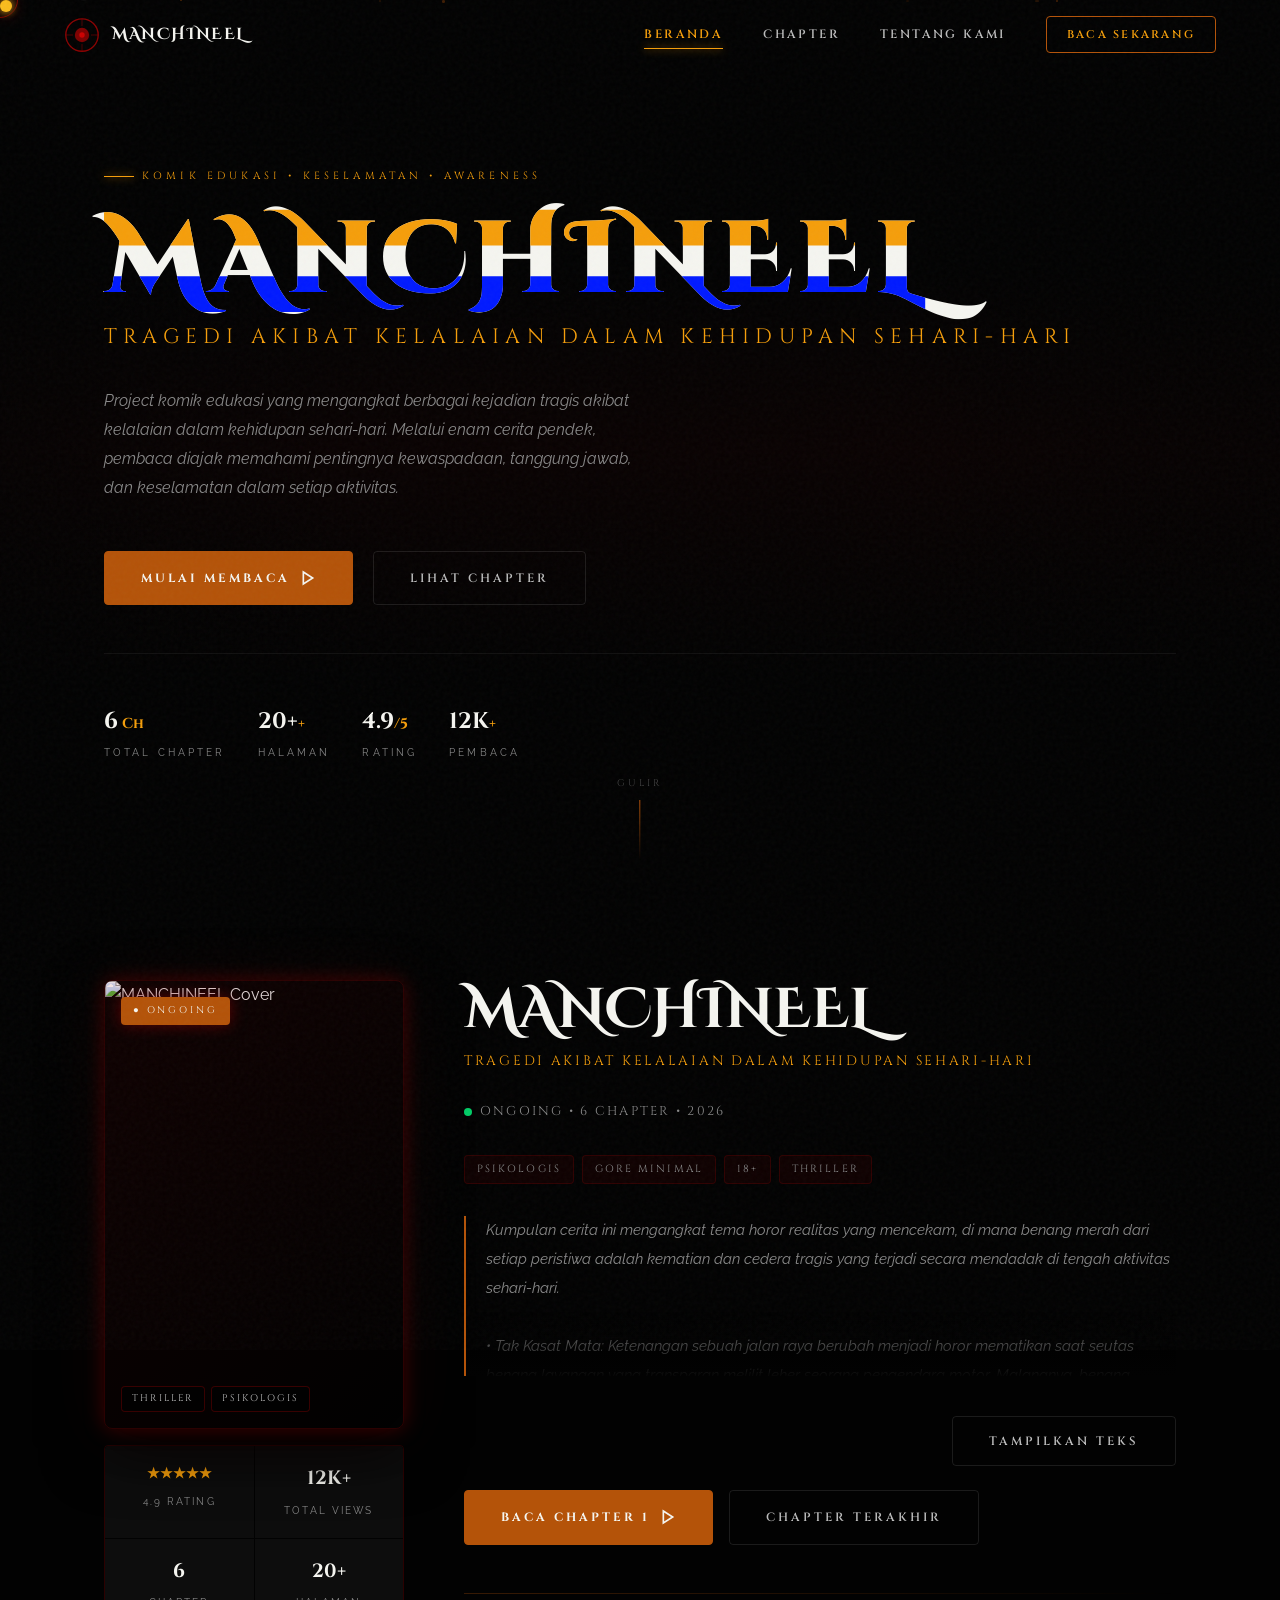
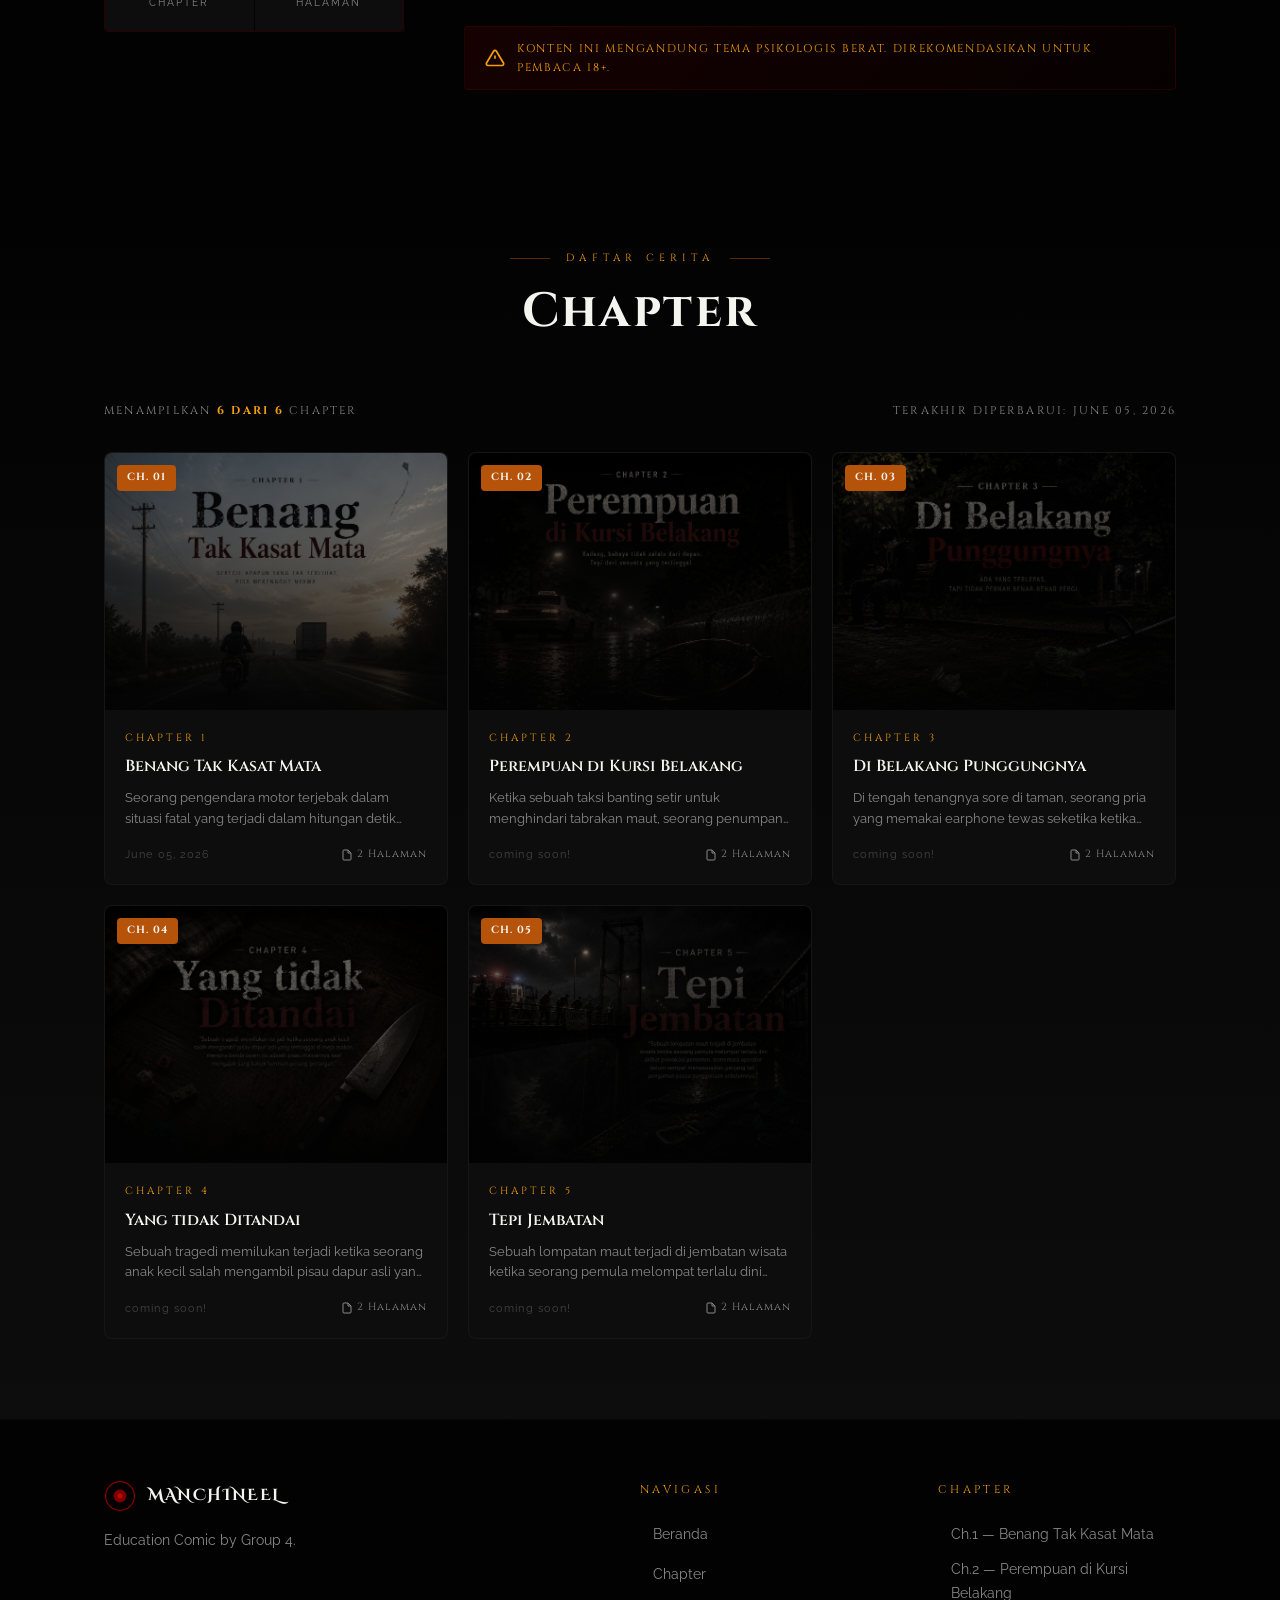
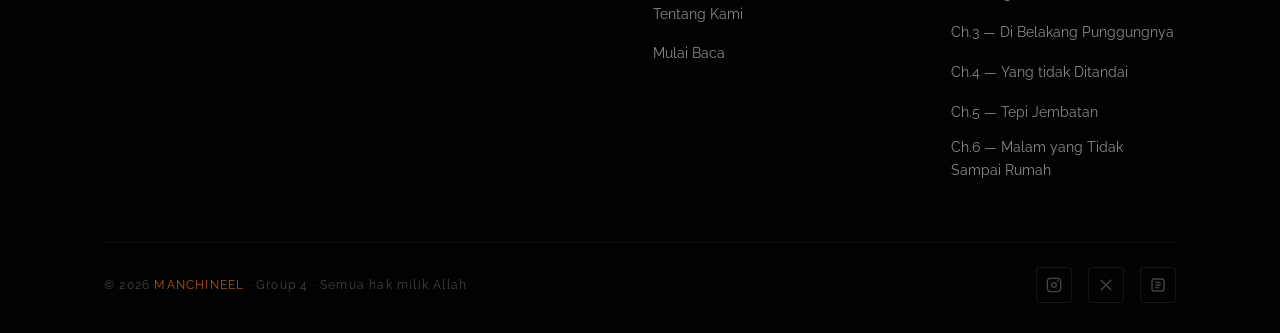
==== index.html @ a761afb1 "Add files via upload" ====
<!doctype html>
<html lang="id">
  <head>
    <meta charset="UTF-8" />
    <meta name="viewport" content="width=device-width, initial-scale=1.0" />
    <meta
      name="description"
      content="MANCHINEEL — Komik Edukasi. Tragedi Akibat Kelalaian dalam Kehidupan Sehari-hari Baca sekarang."
    />
    <meta name="theme-color" content="#020202" />
    <meta property="og:title" content="MANCHINEEL — Komik Edukasi" />
    <meta property="og:description" content="Tidak semua pintu harus dibuka." />
    <meta property="og:type" content="website" />
    <title>MANCHINEEL — Komik Edukasi Keselamatan</title>
    <link rel="stylesheet" href="style.css" />
    <link rel="preconnect" href="https://fonts.googleapis.com" />
    <link rel="preconnect" href="https://fonts.gstatic.com" crossorigin />
    <style>
      /* Page-specific additions */
      .hero-stats {
        display: flex;
        gap: 32px;
        margin-top: 48px;
        padding-top: 48px;
        border-top: 1px solid rgba(255, 255, 255, 0.06);
        flex-wrap: wrap;
      }

      .hero-stat {
        display: flex;
        flex-direction: column;
        gap: 4px;
      }

      .hero-stat-val {
        font-family: var(--font-heading);
        font-size: 1.4rem;
        font-weight: 700;
        color: var(--white);
      }

      .hero-stat-val .unit {
        font-size: 0.9rem;
        color: var(--red-bright);
      }

      .hero-stat-label {
        font-size: 0.65rem;
        letter-spacing: 0.3em;
        text-transform: uppercase;
        color: var(--text-muted);
      }

      .warning-bar {
        background: linear-gradient(
          135deg,
          rgba(139, 0, 0, 0.15),
          rgba(100, 0, 0, 0.05)
        );
        border: 1px solid rgba(139, 0, 0, 0.2);
        border-radius: var(--radius);
        padding: 12px 20px;
        display: flex;
        align-items: center;
        gap: 12px;
        margin-bottom: 60px;
      }

      .warning-icon {
        width: 20px;
        height: 20px;
        flex-shrink: 0;
        color: var(--red-bright);
      }

      .warning-bar p {
        font-family: var(--font-heading);
        font-size: 0.7rem;
        letter-spacing: 0.15em;
        color: var(--red-bright);
        text-transform: uppercase;
      }

      .section-warning {
        font-size: 0.65rem;
        letter-spacing: 0.4em;
        text-transform: uppercase;
        color: var(--red-bright);
        opacity: 0.6;
        text-align: center;
        margin-top: -40px;
        margin-bottom: 60px;
      }

      .view-all-wrap {
        text-align: center;
        margin-top: 48px;
      }

      .comic-tags {
        display: flex;
        flex-wrap: wrap;
        gap: 8px;
        margin-bottom: 32px;
      }

      .tag {
        background: rgba(139, 0, 0, 0.1);
        border: 1px solid rgba(139, 0, 0, 0.25);
        color: var(--text-muted);
        font-family: var(--font-heading);
        font-size: 0.65rem;
        letter-spacing: 0.2em;
        text-transform: uppercase;
        padding: 5px 12px;
        border-radius: var(--radius);
        transition: var(--transition-fast);
      }

      .tag:hover {
        background: rgba(139, 0, 0, 0.2);
        color: var(--text-dim);
      }

      .chapter-count-label {
        display: flex;
        align-items: center;
        justify-content: space-between;
        margin-bottom: 32px;
      }

      .chapter-count-label span {
        font-family: var(--font-heading);
        font-size: 0.7rem;
        letter-spacing: 0.2em;
        text-transform: uppercase;
        color: var(--text-muted);
      }

      .chapter-count-label strong {
        color: var(--red-bright);
      }
    </style>
  </head>
  <body>
    <!-- Loading Screen -->
    <div id="loading-screen">
      <div class="loading-content">
        <div class="loading-eye"></div>
        <div class="loading-title">MANCHINEEL</div>
        <div class="loading-subtitle">Komik Edukasi Keselamatan</div>
        <div class="loading-bar-wrap">
          <div class="loading-bar"></div>
        </div>
        <div class="loading-text">MEMUAT...</div>
      </div>
    </div>

    <!-- Custom Cursor -->
    <div class="cursor"></div>
    <div class="cursor-ring"></div>

    <!-- ============ NAVBAR ============ -->
    <nav class="navbar">
      <a class="nav-logo" href="index.html">
        <div class="logo-icon">
          <svg
            viewBox="0 0 40 40"
            fill="none"
            xmlns="http://www.w3.org/2000/svg"
          >
            <circle
              cx="20"
              cy="20"
              r="18"
              stroke="#8b0000"
              stroke-width="1.5"
            />
            <ellipse
              cx="20"
              cy="20"
              rx="8"
              ry="8"
              fill="#8b0000"
              opacity="0.9"
            />
            <circle cx="20" cy="20" r="3" fill="#cc0000" />
            <line
              x1="20"
              y1="2"
              x2="20"
              y2="10"
              stroke="#8b0000"
              stroke-width="1.5"
              opacity="0.4"
            />
            <line
              x1="20"
              y1="30"
              x2="20"
              y2="38"
              stroke="#8b0000"
              stroke-width="1.5"
              opacity="0.4"
            />
            <line
              x1="2"
              y1="20"
              x2="10"
              y2="20"
              stroke="#8b0000"
              stroke-width="1.5"
              opacity="0.4"
            />
            <line
              x1="30"
              y1="20"
              x2="38"
              y2="20"
              stroke="#8b0000"
              stroke-width="1.5"
              opacity="0.4"
            />
          </svg>
        </div>
        <span class="logo-text">MANCHINEEL</span>
      </a>

      <div class="nav-links">
        <a href="index.html" class="active">Beranda</a>
        <a href="#chapters">Chapter</a>
        <a href="about.html">Tentang kami</a>
        <a href="reader.html?chapter=1" class="nav-cta">Baca Sekarang</a>
      </div>

      <button class="nav-hamburger" aria-label="Menu">
        <span></span>
        <span></span>
        <span></span>
      </button>
    </nav>

    <!-- Mobile Menu -->
    <div class="mobile-menu">
      <a href="index.html">Beranda</a>
      <a href="#chapters">Chapter</a>
      <a href="about.html">Tentang kami</a>
      <a href="reader.html?chapter=1">Baca Sekarang</a>
    </div>

    <!-- ============ HERO ============ -->
    <section class="hero">
      <div class="hero-bg">
        <img
          class="hero-bg-image"
          src="https://images.unsplash.com/photo-1518534249130-d2ee67f79c91?w=1800&q=80"
          alt="Horror background"
          loading="eager"
        />
        <div class="hero-overlay"></div>
        <div class="hero-vignette"></div>
      </div>

      <div class="ambient-particles"></div>

      <div class="hero-content">
        <div class="hero-badge">
          <span>Komik Edukasi • Keselamatan • Awareness</span>
        </div>

        <h1 class="hero-title">
          <!-- <span class="glitch" data-text="BATAS">BATAS</span><br /> -->
          <span class="glitch" data-text="MANCHINEEL">MANCHINEEL</span>
        </h1>

        <div class="hero-subtitle">
          Tragedi Akibat Kelalaian dalam Kehidupan Sehari-hari
        </div>

        <p class="hero-desc">
          Project komik edukasi yang mengangkat berbagai kejadian tragis akibat
          kelalaian dalam kehidupan sehari-hari. Melalui enam cerita pendek,
          pembaca diajak memahami pentingnya kewaspadaan, tanggung jawab, dan
          keselamatan dalam setiap aktivitas.
        </p>

        <div class="hero-actions">
          <a href="reader.html?chapter=1" class="btn-primary">
            <span>Mulai Membaca</span>
            <svg
              width="16"
              height="16"
              viewBox="0 0 24 24"
              fill="none"
              stroke="currentColor"
              stroke-width="2.5"
            >
              <polygon points="5,3 19,12 5,21" />
            </svg>
          </a>
          <a href="#chapters" class="btn-secondary"> Lihat Chapter </a>
        </div>

        <div class="hero-stats">
          <div class="hero-stat">
            <div class="hero-stat-val">6<span class="unit"> Ch</span></div>
            <div class="hero-stat-label">Total Chapter</div>
          </div>
          <div class="hero-stat">
            <div class="hero-stat-val">20+<span class="unit">+</span></div>
            <div class="hero-stat-label">Halaman</div>
          </div>
          <div class="hero-stat">
            <div class="hero-stat-val">4.9<span class="unit">/5</span></div>
            <div class="hero-stat-label">Rating</div>
          </div>
          <div class="hero-stat">
            <div class="hero-stat-val">12K<span class="unit">+</span></div>
            <div class="hero-stat-label">Pembaca</div>
          </div>
        </div>
      </div>

      <div class="hero-scroll">
        <span>Gulir</span>
        <div class="scroll-line"></div>
      </div>
    </section>

    <!-- ============ COMIC INFO ============ -->
    <section class="comic-info">
      <div class="comic-info-grid">
        <!-- Cover -->
        <div class="comic-cover-wrap fade-in">
          <div class="comic-cover">
            <span class="cover-badge">● Ongoing</span>
            <img
              src="https://images.unsplash.com/photo-1518780664697-55e3ad937233?w=600&q=90"
              alt="MANCHINEEL Cover"
              loading="lazy"
            />
            <div class="cover-genre">
              <span class="genre-tag">Thriller</span>
              <span class="genre-tag">Psikologis</span>
            </div>
          </div>

          <div class="cover-stats">
            <div class="stat-box">
              <span class="stat-value stars">★★★★★</span>
              <span class="stat-label">4.9 Rating</span>
            </div>
            <div class="stat-box">
              <span class="stat-value">12K+</span>
              <span class="stat-label">Total Views</span>
            </div>
            <div class="stat-box">
              <span class="stat-value">6</span>
              <span class="stat-label">Chapter</span>
            </div>
            <div class="stat-box">
              <span class="stat-value">20+</span>
              <span class="stat-label">Halaman</span>
            </div>
          </div>
        </div>

        <!-- Meta -->
        <div class="comic-meta-col">
          <h2 class="comic-meta-title flicker-random fade-in-up">MANCHINEEL</h2>
          <div class="comic-meta-sub fade-in-up">
            Tragedi Akibat Kelalaian dalam Kehidupan Sehari-hari
          </div>

          <div class="meta-status fade-in-up">
            <span class="status-dot"></span>
            <span style="color: var(--text-muted); font-size: 0.8rem"
              >Ongoing • 6 Chapter • 2026</span
            >
          </div>

          <div class="comic-tags fade-in-up">
            <span class="tag">Psikologis</span>
            <span class="tag">Gore Minimal</span>
            <span class="tag">18+</span>
            <span class="tag">Thriller</span>
          </div>

          <blockquote class="comic-synopsis fade-in-up">
            Kumpulan cerita ini mengangkat tema horor realitas yang mencekam, di
            mana benang merah dari setiap peristiwa adalah kematian dan cedera
            tragis yang terjadi secara mendadak di tengah aktivitas
            sehari-hari.<br /><br />

            • Tak Kasat Mata: Ketenangan sebuah jalan raya berubah menjadi horor
            mematikan saat seutas benang layangan yang transparan melilit leher
            seorang pengendara motor. Malangnya, benang tersebut tersangkut pada
            truk yang melaju kencang dari arah berlawanan, menarik nyawa sang
            pengendara seketika tanpa disadari oleh sopir truk.<br /><br />
            • Perempuan di Kursi Belakang: Sebuah taksi terpaksa membanting
            setir dan menghantam pembatas jalan demi menghindari tabrakan maut.
            Akibat gaya inersia yang dahsyat, seorang penumpang wanita yang
            sedang tertidur terlempar hebat. Naas, anting hoop besar yang
            dipakainya tersangkut di besi sandaran kepala, merobek daun
            telinganya hingga parah saat tubuhnya tersentak maju. <br /><br />

            • Di Belakang Punggungnya: Di sebuah taman yang damai, seorang pria
            asyik bermain ponsel dengan *earphone* terpasang, membuatnya abai
            dengan suara sekitar. Di belakangnya, sebuah mesin pemotong rumput
            mengalami kerusakan setelah menghantam batu. Bilah pisau logamnya
            terlepas, melesat cepat, dan menghantam bagian belakang kepala pria
            tersebut hingga tewas seketika.<br /><br />
            • Yang Tidak Ditandai: Sebuah tragedi memilukan terjadi di dalam
            rumah ketika permainan perang-perangan antara kakek dan cucunya
            berubah menjadi petaka. Sang cucu yang masih kecil salah mengambil
            pisau dapur asli yang dikiranya pisau mainan berlakban kuning di
            meja makan. Bocah tersebut menusuk rusuk kakeknya hingga tewas di
            tengah suasana rumah yang semula hangat. <br /><br />
            • Tepi Jembatan: Akibat tekanan dan provokasi dari kerumunan
            penonton yang tidak sabar, seorang perempuan pemula nekat melompat
            dari jembatan wisata bungee jumping terlalu dini. Ia salah mengira
            teriakan penonton sebagai aba-aba petugas, padahal operator belum
            selesai menyesuaikan tali pengaman. Perempuan itu jatuh dan
            menghantam batu sungai dengan fatal.<br /><br />
            • Malam yang Tidak Sampai Rumah: Seorang pemuda yang baru keluar
            dari minimarket menyeberang jalan di zebra cross dengan patuh saat
            lampu hijau pejalan kaki menyala. Namun, seorang pengemudi SUV yang
            mabuk terdistraksi karena mengambil ponselnya yang jatuh ke bawah
            kursi. Mobil melaju tanpa kendali dan menghantam tubuh pemuda
            tersebut hingga tewas di tempat. Secara keseluruhan, kisah-kisah ini
            menjadi sebuah pengingat yang mengerikan bahwa bahaya sering kali
            mengintai di balik momen-momen paling biasa, dan kehidupan bisa
            berubah selamanya hanya dalam satu kedipan mata.
          </blockquote>

          <div class="synopsis-toggle-wrap fade-in-up">
            <button id="synopsis-toggle" class="btn-secondary" type="button">
              Sembunyikan teks
            </button>
          </div>

          <div class="comic-actions fade-in-up">
            <a href="reader.html?chapter=1" class="btn-primary">
              <span>Baca Chapter 1</span>
              <svg
                width="16"
                height="16"
                viewBox="0 0 24 24"
                fill="none"
                stroke="currentColor"
                stroke-width="2.5"
              >
                <polygon points="5,3 19,12 5,21" />
              </svg>
            </a>
            <a href="reader.html?chapter=6" class="btn-secondary">
              <span>Chapter Terakhir</span>
            </a>
          </div>

          <div class="divider"></div>

          <div
            class="warning-bar fade-in-up"
            style="margin-top: 24px; margin-bottom: 0"
          >
            <svg
              class="warning-icon"
              viewBox="0 0 24 24"
              fill="none"
              stroke="currentColor"
              stroke-width="2"
            >
              <path
                d="M10.29 3.86L1.82 18a2 2 0 0 0 1.71 3h16.94a2 2 0 0 0 1.71-3L13.71 3.86a2 2 0 0 0-3.42 0z"
              />
              <line x1="12" y1="9" x2="12" y2="13" />
              <line x1="12" y1="17" x2="12.01" y2="17" />
            </svg>
            <p>
              Konten ini mengandung tema psikologis berat. Direkomendasikan
              untuk pembaca 18+.
            </p>
          </div>
        </div>
      </div>
    </section>

    <!-- ============ CHAPTERS ============ -->
    <section class="chapters-section" id="chapters">
      <div class="chapters-wrap">
        <div class="section-header fade-in-up">
          <div class="section-label">Daftar Cerita</div>
          <h2 class="section-title">Chapter</h2>
        </div>

        <div class="chapter-count-label fade-in-up">
          <span>Menampilkan <strong>6 dari 6</strong> chapter</span>
          <span>Terakhir diperbarui: June 05, 2026</span>
        </div>

        <div class="chapters-grid" id="chapters-container">
          <!-- Rendered by JS -->
        </div>
      </div>
    </section>

    <!-- ============ FOOTER ============ -->
    <footer>
      <div class="footer-wrap">
        <div class="footer-top">
          <div class="footer-brand">
            <a class="nav-logo" href="index.html" style="margin-bottom: 0">
              <div class="logo-icon" style="width: 32px; height: 32px">
                <svg
                  viewBox="0 0 40 40"
                  fill="none"
                  xmlns="http://www.w3.org/2000/svg"
                >
                  <circle
                    cx="20"
                    cy="20"
                    r="18"
                    stroke="#8b0000"
                    stroke-width="1.5"
                  />
                  <ellipse
                    cx="20"
                    cy="20"
                    rx="8"
                    ry="8"
                    fill="#8b0000"
                    opacity="0.9"
                  />
                  <circle cx="20" cy="20" r="3" fill="#cc0000" />
                </svg>
              </div>
              <span class="logo-text">MANCHINEEL</span>
            </a>
            <p>Education Comic by Group 4.</p>
          </div>

          <div>
            <div class="footer-col-title">Navigasi</div>
            <ul class="footer-links">
              <li><a href="index.html">Beranda</a></li>
              <li><a href="#chapters">Chapter</a></li>
              <li><a href="about.html">Tentang Kami</a></li>
              <li><a href="reader.html?chapter=1">Mulai Baca</a></li>
            </ul>
          </div>

          <div>
            <div class="footer-col-title">Chapter</div>
            <ul class="footer-links">
              <li>
                <a href="reader.html?chapter=1">Ch.1 — Benang Tak Kasat Mata</a>
              </li>
              <li>
                <a href="reader.html?chapter=2"
                  >Ch.2 — Perempuan di Kursi Belakang</a
                >
              </li>
              <li>
                <a href="reader.html?chapter=3"
                  >Ch.3 — Di Belakang Punggungnya</a
                >
              </li>
              <li>
                <a href="reader.html?chapter=4">Ch.4 — Yang tidak Ditandai</a>
              </li>
              <li>
                <a href="reader.html?chapter=5">Ch.5 — Tepi Jembatan</a>
              </li>
              <li>
                <a href="reader.html?chapter=6"
                  >Ch.6 — Malam yang Tidak Sampai Rumah</a
                >
              </li>
            </ul>
          </div>
        </div>

        <div class="footer-bottom">
          <div class="footer-copy">
            © 2026 <span>MANCHINEEL</span> · Group 4 · Semua hak milik Allah
          </div>
          <div class="footer-social">
            <a class="social-btn" href="#" title="Instagram">
              <svg
                width="16"
                height="16"
                viewBox="0 0 24 24"
                fill="none"
                stroke="currentColor"
                stroke-width="2"
              >
                <rect x="2" y="2" width="20" height="20" rx="5" ry="5" />
                <circle cx="12" cy="12" r="3.5" />
                <circle cx="17.5" cy="6.5" r="0.5" fill="currentColor" />
              </svg>
            </a>
            <a class="social-btn" href="#" title="Twitter/X">
              <svg
                width="16"
                height="16"
                viewBox="0 0 24 24"
                fill="none"
                stroke="currentColor"
                stroke-width="2"
              >
                <path d="M4 4l16 16M4 20L20 4" />
              </svg>
            </a>
            <a class="social-btn" href="#" title="Webtoon">
              <svg
                width="16"
                height="16"
                viewBox="0 0 24 24"
                fill="none"
                stroke="currentColor"
                stroke-width="2"
              >
                <rect x="3" y="3" width="18" height="18" rx="3" />
                <path d="M8 12h8M8 8h8M8 16h5" />
              </svg>
            </a>
          </div>
        </div>
      </div>
    </footer>

    <script src="script.js"></script>
  </body>
</html>
---- style.css ----
/* ============================================
   BATAS KEGELAPAN - Horror Comic Website
   Dark Horror Modern Aesthetic
   ============================================ */

@import url("https://fonts.googleapis.com/css2?family=Cinzel+Decorative:wght@400;700;900&family=Cinzel:wght@400;600;700;900&family=Raleway:ital,wght@0,300;0,400;0,500;0,600;1,300;1,400&display=swap");

/* ============ CSS VARIABLES ============ */
:root {
  --black: #020202;
  --dark: #080808;
  --dark-2: #0d0d0d;
  --dark-3: #111111;
  --dark-4: #1a1a1a;
  --dark-5: #222222;
  --gray: #2a2a2a;
  --gray-mid: #444444;
  --gray-light: #666666;
  --text-muted: #888888;
  --text-dim: #bbbbbb;
  --text-light: #e8e8e8;
  --white: #f5f5f0;

  --red: #b45309;
  --red-mid: #d97706;
  --red-bright: #f59e0b;
  --red-hot: #fbbf24;
  --red-glow: rgba(180, 0, 0, 0.6);
  --red-subtle: rgba(139, 0, 0, 0.15);
  --red-flare: rgba(200, 0, 0, 0.08);

  --accent: #f59e0b;
  --accent-dim: rgba(192, 57, 43, 0.5);

  --font-display: "Cinzel Decorative", serif;
  --font-heading: "Cinzel", serif;
  --font-body: "Raleway", sans-serif;

  --border-red: 1px solid rgba(139, 0, 0, 0.3);
  --border-dark: 1px solid rgba(255, 255, 255, 0.05);
  --radius: 4px;
  --radius-lg: 8px;

  --transition: all 0.4s cubic-bezier(0.25, 0.46, 0.45, 0.94);
  --transition-slow: all 0.7s cubic-bezier(0.25, 0.46, 0.45, 0.94);
  --transition-fast: all 0.2s ease;

  --shadow-red: 0 0 20px rgba(139, 0, 0, 0.4), 0 0 60px rgba(139, 0, 0, 0.1);
  --shadow-dark: 0 20px 60px rgba(0, 0, 0, 0.8);
  --glow-red:
    0 0 10px rgba(180, 0, 0, 0.8), 0 0 30px rgba(139, 0, 0, 0.4),
    0 0 60px rgba(100, 0, 0, 0.2);
}

/* ============ RESET & BASE ============ */
*,
*::before,
*::after {
  margin: 0;
  padding: 0;
  box-sizing: border-box;
}

html {
  scroll-behavior: smooth;
  font-size: 16px;
}

body {
  font-family: var(--font-body);
  background-color: var(--black);
  color: var(--text-light);
  line-height: 1.7;
  overflow-x: hidden;
  cursor: default;
}

body.menu-open {
  overflow: hidden;
}

a {
  text-decoration: none;
  color: inherit;
}

img {
  max-width: 100%;
  display: block;
}

ul {
  list-style: none;
}

button {
  cursor: pointer;
  font-family: var(--font-body);
  border: none;
  background: none;
}

/* ============ CUSTOM CURSOR ============ */
.cursor {
  width: 12px;
  height: 12px;
  background: var(--red-hot);
  border-radius: 50%;
  position: fixed;
  pointer-events: none;
  z-index: 9999;
  mix-blend-mode: difference;
  transition:
    transform 0.15s ease,
    opacity 0.3s ease;
  box-shadow:
    0 0 8px var(--red-hot),
    0 0 20px rgba(255, 26, 26, 0.5);
}

.cursor-ring {
  width: 36px;
  height: 36px;
  border: 1px solid rgba(204, 0, 0, 0.6);
  border-radius: 50%;
  position: fixed;
  pointer-events: none;
  z-index: 9998;
  transition: all 0.25s cubic-bezier(0.25, 0.46, 0.45, 0.94);
}

.cursor.hover {
  transform: scale(2.5);
  background: transparent;
  border: 1px solid var(--red-hot);
}

.cursor-ring.hover {
  transform: scale(1.5);
  border-color: var(--red-hot);
  box-shadow: 0 0 15px rgba(255, 26, 26, 0.4);
}

/* ============ GRAIN OVERLAY ============ */
.grain-overlay {
  position: fixed;
  top: -50%;
  left: -50%;
  width: 200%;
  height: 200%;
  pointer-events: none;
  z-index: 9000;
  opacity: 0.035;
  background-image: url("data:image/svg+xml,%3Csvg viewBox='0 0 512 512' xmlns='http://www.w3.org/2000/svg'%3E%3Cfilter id='noise'%3E%3CfeTurbulence type='fractalNoise' baseFrequency='0.9' numOctaves='4' stitchTiles='stitch'/%3E%3C/filter%3E%3Crect width='100%25' height='100%25' filter='url(%23noise)' opacity='1'/%3E%3C/svg%3E");
  animation: grain-shift 0.5s steps(1) infinite;
}

@keyframes grain-shift {
  0% {
    transform: translate(0, 0);
  }
  10% {
    transform: translate(-2%, -3%);
  }
  20% {
    transform: translate(3%, 1%);
  }
  30% {
    transform: translate(-1%, 4%);
  }
  40% {
    transform: translate(4%, -2%);
  }
  50% {
    transform: translate(-3%, 2%);
  }
  60% {
    transform: translate(2%, -4%);
  }
  70% {
    transform: translate(-4%, 1%);
  }
  80% {
    transform: translate(1%, 3%);
  }
  90% {
    transform: translate(-2%, -1%);
  }
  100% {
    transform: translate(3%, -3%);
  }
}

/* ============ LOADING SCREEN ============ */
#loading-screen {
  position: fixed;
  inset: 0;
  background: var(--black);
  z-index: 10000;
  display: flex;
  flex-direction: column;
  align-items: center;
  justify-content: center;
  transition:
    opacity 0.8s ease,
    visibility 0.8s ease;
}

#loading-screen.hidden {
  opacity: 0;
  visibility: hidden;
  pointer-events: none;
}

.loading-content {
  text-align: center;
  position: relative;
}

.loading-eye {
  width: 80px;
  height: 80px;
  border: 2px solid var(--red);
  border-radius: 50%;
  margin: 0 auto 24px;
  position: relative;
  animation: eye-pulse 2s ease-in-out infinite;
}

.loading-eye::before {
  content: "";
  position: absolute;
  inset: 8px;
  background: var(--red);
  border-radius: 50%;
  animation: pupil 2s ease-in-out infinite;
}

.loading-eye::after {
  content: "";
  position: absolute;
  inset: -8px;
  border: 1px solid rgba(139, 0, 0, 0.3);
  border-radius: 50%;
  animation: eye-ring 2s ease-in-out infinite;
}

@keyframes eye-pulse {
  0%,
  100% {
    box-shadow:
      0 0 20px rgba(139, 0, 0, 0.6),
      0 0 60px rgba(139, 0, 0, 0.2);
  }
  50% {
    box-shadow:
      0 0 40px rgba(180, 0, 0, 0.9),
      0 0 100px rgba(139, 0, 0, 0.4);
  }
}

@keyframes pupil {
  0%,
  100% {
    transform: scale(1);
  }
  50% {
    transform: scale(0.6);
  }
}

@keyframes eye-ring {
  0%,
  100% {
    transform: scale(1);
    opacity: 0.5;
  }
  50% {
    transform: scale(1.2);
    opacity: 0;
  }
}

.loading-title {
  font-family: var(--font-display);
  font-size: clamp(1.2rem, 3vw, 2rem);
  font-weight: 700;
  color: var(--red-bright);
  letter-spacing: 0.3em;
  text-transform: uppercase;
  margin-bottom: 8px;
  animation: flicker-text 3s ease infinite;
}

.loading-subtitle {
  font-family: var(--font-heading);
  font-size: 0.75rem;
  color: var(--gray-light);
  letter-spacing: 0.4em;
  text-transform: uppercase;
  margin-bottom: 40px;
}

.loading-bar-wrap {
  width: 200px;
  height: 2px;
  background: var(--dark-4);
  margin: 0 auto;
  position: relative;
  overflow: hidden;
}

.loading-bar {
  height: 100%;
  background: linear-gradient(90deg, var(--red), var(--red-hot));
  width: 0%;
  transition: width 0.1s ease;
  box-shadow: 0 0 10px var(--red-hot);
}

.loading-text {
  font-size: 0.65rem;
  color: var(--gray-mid);
  letter-spacing: 0.3em;
  text-transform: uppercase;
  margin-top: 16px;
  animation: blink 1s step-end infinite;
}

@keyframes blink {
  50% {
    opacity: 0;
  }
}

/* ============ NAVBAR ============ */
.navbar {
  position: fixed;
  top: 0;
  left: 0;
  right: 0;
  z-index: 1000;
  padding: 0 5%;
  height: 70px;
  display: flex;
  align-items: center;
  justify-content: space-between;
  transition: var(--transition);
  border-bottom: 1px solid transparent;
}

.navbar.scrolled {
  background: rgba(2, 2, 2, 0.95);
  backdrop-filter: blur(20px);
  border-bottom: var(--border-red);
  box-shadow: 0 4px 30px rgba(0, 0, 0, 0.8);
}

.nav-logo {
  display: flex;
  align-items: center;
  gap: 12px;
}

.logo-icon {
  width: 36px;
  height: 36px;
  position: relative;
}

.logo-icon svg {
  width: 100%;
  height: 100%;
}

.logo-text {
  font-family: var(--font-display);
  font-size: 1rem;
  font-weight: 700;
  color: var(--white);
  letter-spacing: 0.1em;
}

.logo-text span {
  color: var(--red-bright);
}

.nav-links {
  display: flex;
  align-items: center;
  gap: 40px;
}

.nav-links a {
  font-family: var(--font-heading);
  font-size: 0.75rem;
  font-weight: 600;
  letter-spacing: 0.2em;
  text-transform: uppercase;
  color: var(--text-dim);
  position: relative;
  transition: var(--transition-fast);
}

.nav-links a::after {
  content: "";
  position: absolute;
  bottom: -4px;
  left: 0;
  width: 0;
  height: 1px;
  background: var(--red-bright);
  transition: var(--transition);
  box-shadow: 0 0 8px var(--red-bright);
}

.nav-links a:hover {
  color: var(--white);
}

.nav-links a:hover::after,
.nav-links a.active::after {
  width: 100%;
}

.nav-links a.active {
  color: var(--red-bright);
}

.nav-cta {
  font-family: var(--font-heading) !important;
  font-size: 0.7rem !important;
  letter-spacing: 0.2em;
  color: var(--red-bright) !important;
  padding: 8px 20px;
  border: 1px solid var(--red);
  border-radius: var(--radius);
  transition: var(--transition) !important;
}

.nav-cta:hover {
  background: var(--red) !important;
  color: var(--white) !important;
  box-shadow: var(--shadow-red) !important;
}

.nav-cta::after {
  display: none !important;
}

.nav-hamburger {
  display: none;
  flex-direction: column;
  gap: 5px;
  width: 28px;
  cursor: none;
}

.nav-hamburger span {
  display: block;
  height: 1px;
  background: var(--text-dim);
  transition: var(--transition);
}

.nav-hamburger.active span:nth-child(1) {
  transform: translateY(6px) rotate(45deg);
}

.nav-hamburger.active span:nth-child(2) {
  opacity: 0;
}

.nav-hamburger.active span:nth-child(3) {
  transform: translateY(-6px) rotate(-45deg);
}

/* ============ MOBILE MENU ============ */
.mobile-menu {
  position: fixed;
  inset: 0;
  background: rgba(2, 2, 2, 0.98);
  z-index: 999;
  display: flex;
  flex-direction: column;
  align-items: center;
  justify-content: center;
  gap: 40px;
  opacity: 0;
  visibility: hidden;
  transition: var(--transition);
}

.mobile-menu.open {
  opacity: 1;
  visibility: visible;
}

.mobile-menu a {
  font-family: var(--font-heading);
  font-size: 1.5rem;
  letter-spacing: 0.3em;
  text-transform: uppercase;
  color: var(--text-dim);
  transition: var(--transition);
}

.mobile-menu a:hover {
  color: var(--red-bright);
  text-shadow: var(--glow-red);
}

/* ============ HERO SECTION ============ */
.hero {
  position: relative;
  min-height: 100vh;
  display: flex;
  align-items: center;
  overflow: hidden;
}

.hero-bg {
  position: absolute;
  inset: 0;
  z-index: 0;
}

.hero-bg-image {
  width: 100%;
  height: 100%;
  object-fit: cover;
  object-position: center top;
  filter: grayscale(40%) brightness(0.25) contrast(1.2);
  transform: scale(1.05);
  animation: slow-zoom 20s ease-in-out infinite alternate;
}

@keyframes slow-zoom {
  from {
    transform: scale(1.05);
  }
  to {
    transform: scale(1.12);
  }
}

.hero-overlay {
  position: absolute;
  inset: 0;
  background: linear-gradient(
    to bottom,
    rgba(2, 2, 2, 0.3) 0%,
    rgba(2, 2, 2, 0.1) 30%,
    rgba(139, 0, 0, 0.05) 50%,
    rgba(2, 2, 2, 0.7) 75%,
    rgba(2, 2, 2, 1) 100%
  );
}

.hero-vignette {
  position: absolute;
  inset: 0;
  background: radial-gradient(
    ellipse at center,
    transparent 30%,
    rgba(2, 2, 2, 0.8) 100%
  );
}

.hero-content {
  position: relative;
  z-index: 2;
  width: 100%;
  max-width: 1200px;
  margin: 0 auto;
  padding: 0 5%;
  padding-top: 120px;
  padding-bottom: 100px;
}

.hero-badge {
  display: inline-flex;
  align-items: center;
  gap: 8px;
  font-family: var(--font-heading);
  font-size: 0.65rem;
  letter-spacing: 0.4em;
  text-transform: uppercase;
  color: var(--red-bright);
  margin-bottom: 24px;
  opacity: 0;
  animation: fade-up 0.8s ease 0.3s forwards;
}

.hero-badge::before {
  content: "";
  width: 30px;
  height: 1px;
  background: var(--red-bright);
  box-shadow: 0 0 8px var(--red-bright);
}

.hero-title {
  font-family: var(--font-display);
  font-size: clamp(3rem, 8vw, 7rem);
  font-weight: 900;
  line-height: 1;
  color: var(--white);
  text-transform: uppercase;
  letter-spacing: 0.05em;
  margin-bottom: 8px;
  opacity: 0;
  animation: fade-up 0.8s ease 0.5s forwards;
  position: relative;
}

.hero-title .glitch {
  position: relative;
  display: inline-block;
}

.hero-title .glitch::before,
.hero-title .glitch::after {
  content: attr(data-text);
  position: absolute;
  top: 0;
  left: 0;
  width: 100%;
  height: 100%;
}

.hero-title .glitch::before {
  color: var(--red-bright);
  animation: glitch-1 3s infinite;
  clip-path: polygon(0 0, 100% 0, 100% 35%, 0 35%);
}

.hero-title .glitch::after {
  color: #001aff;
  animation: glitch-2 3s infinite;
  clip-path: polygon(0 65%, 100% 65%, 100% 100%, 0 100%);
}

@keyframes glitch-1 {
  0%,
  90%,
  100% {
    transform: none;
    opacity: 0;
  }
  92% {
    transform: translateX(-3px);
    opacity: 0.8;
  }
  94% {
    transform: translateX(3px);
    opacity: 0.8;
  }
  96% {
    transform: translateX(-1px);
    opacity: 0;
  }
}

@keyframes glitch-2 {
  0%,
  88%,
  100% {
    transform: none;
    opacity: 0;
  }
  90% {
    transform: translateX(3px);
    opacity: 0.6;
  }
  93% {
    transform: translateX(-3px);
    opacity: 0.6;
  }
  95% {
    transform: none;
    opacity: 0;
  }
}

.hero-subtitle {
  font-family: var(--font-heading);
  font-size: clamp(0.9rem, 2vw, 1.3rem);
  font-weight: 400;
  color: var(--red-bright);
  letter-spacing: 0.3em;
  text-transform: uppercase;
  margin-bottom: 32px;
  opacity: 0;
  animation: fade-up 0.8s ease 0.7s forwards;
}

.hero-desc {
  max-width: 540px;
  font-size: 1rem;
  color: var(--text-muted);
  line-height: 1.8;
  margin-bottom: 48px;
  font-style: italic;
  opacity: 0;
  animation: fade-up 0.8s ease 0.9s forwards;
}

.hero-actions {
  display: flex;
  align-items: center;
  gap: 20px;
  flex-wrap: wrap;
  opacity: 0;
  animation: fade-up 0.8s ease 1.1s forwards;
}

.hero-scroll {
  position: absolute;
  bottom: 40px;
  left: 50%;
  transform: translateX(-50%);
  z-index: 2;
  display: flex;
  flex-direction: column;
  align-items: center;
  gap: 8px;
  opacity: 0;
  animation: fade-in 1s ease 1.5s forwards;
}

.hero-scroll span {
  font-family: var(--font-heading);
  font-size: 0.6rem;
  letter-spacing: 0.3em;
  color: var(--gray-mid);
  text-transform: uppercase;
}

.scroll-line {
  width: 1px;
  height: 60px;
  background: linear-gradient(to bottom, var(--red), transparent);
  animation: scroll-pulse 2s ease-in-out infinite;
}

@keyframes scroll-pulse {
  0%,
  100% {
    opacity: 1;
    transform: scaleY(1);
  }
  50% {
    opacity: 0.4;
    transform: scaleY(0.7);
  }
}

/* ============ BUTTONS ============ */
.btn-primary {
  display: inline-flex;
  align-items: center;
  gap: 10px;
  font-family: var(--font-heading);
  font-size: 0.75rem;
  font-weight: 700;
  letter-spacing: 0.25em;
  text-transform: uppercase;
  color: var(--white);
  background: var(--red);
  padding: 16px 36px;
  border-radius: var(--radius);
  border: 1px solid var(--red);
  transition: var(--transition);
  position: relative;
  overflow: hidden;
}

.btn-primary::before {
  content: "";
  position: absolute;
  inset: 0;
  background: linear-gradient(135deg, var(--red-hot), var(--red));
  opacity: 0;
  transition: var(--transition);
}

.btn-primary:hover {
  box-shadow: var(--shadow-red);
  transform: translateY(-2px);
}

.btn-primary:hover::before {
  opacity: 1;
}

.btn-primary span,
.btn-primary svg {
  position: relative;
  z-index: 1;
}

.btn-secondary {
  display: inline-flex;
  align-items: center;
  gap: 10px;
  font-family: var(--font-heading);
  font-size: 0.75rem;
  font-weight: 600;
  letter-spacing: 0.25em;
  text-transform: uppercase;
  color: var(--text-dim);
  background: transparent;
  padding: 16px 36px;
  border-radius: var(--radius);
  border: 1px solid rgba(255, 255, 255, 0.1);
  transition: var(--transition);
}

.btn-secondary:hover {
  color: var(--white);
  border-color: rgba(255, 255, 255, 0.3);
}

.btn-icon {
  display: inline-flex;
  align-items: center;
  gap: 8px;
}

/* ============ SECTION COMMON ============ */
section {
  position: relative;
}

.section-header {
  text-align: center;
  margin-bottom: 60px;
}

.section-label {
  font-family: var(--font-heading);
  font-size: 0.65rem;
  letter-spacing: 0.5em;
  text-transform: uppercase;
  color: var(--red-bright);
  display: flex;
  align-items: center;
  justify-content: center;
  gap: 16px;
  margin-bottom: 16px;
}

.section-label::before,
.section-label::after {
  content: "";
  width: 40px;
  height: 1px;
  background: var(--red);
  opacity: 0.5;
}

.section-title {
  font-family: var(--font-heading);
  font-size: clamp(1.8rem, 4vw, 3rem);
  font-weight: 700;
  color: var(--white);
  letter-spacing: 0.05em;
  line-height: 1.2;
}

/* ============ COMIC INFO SECTION ============ */
.comic-info {
  padding: 80px 0;
  background: var(--black);
}

.comic-info-grid {
  max-width: 1200px;
  margin: 0 auto;
  padding: 0 5%;
  display: grid;
  grid-template-columns: 300px 1fr;
  gap: 60px;
  align-items: start;
}

.comic-cover-wrap {
  position: sticky;
  top: 100px;
}

.comic-cover {
  position: relative;
  border-radius: var(--radius-lg);
  overflow: hidden;
  box-shadow: var(--shadow-red), var(--shadow-dark);
  border: 1px solid rgba(139, 0, 0, 0.3);
}

.comic-cover::before {
  content: "";
  position: absolute;
  inset: 0;
  background: linear-gradient(135deg, rgba(139, 0, 0, 0.1), transparent);
  z-index: 1;
  pointer-events: none;
}

.comic-cover img {
  width: 100%;
  aspect-ratio: 2/3;
  object-fit: cover;
  display: block;
  transition: var(--transition-slow);
}

.comic-cover:hover img {
  transform: scale(1.03);
}

.cover-badge {
  position: absolute;
  top: 16px;
  left: 16px;
  z-index: 2;
  background: var(--red);
  color: var(--white);
  font-family: var(--font-heading);
  font-size: 0.6rem;
  letter-spacing: 0.3em;
  text-transform: uppercase;
  padding: 6px 12px;
  border-radius: var(--radius);
  box-shadow: 0 0 15px rgba(139, 0, 0, 0.6);
}

.cover-genre {
  position: absolute;
  bottom: 16px;
  left: 16px;
  right: 16px;
  z-index: 2;
  display: flex;
  flex-wrap: wrap;
  gap: 6px;
}

.genre-tag {
  background: rgba(2, 2, 2, 0.8);
  border: 1px solid rgba(139, 0, 0, 0.4);
  color: var(--text-dim);
  font-family: var(--font-heading);
  font-size: 0.6rem;
  letter-spacing: 0.2em;
  text-transform: uppercase;
  padding: 4px 10px;
  border-radius: var(--radius);
  backdrop-filter: blur(10px);
}

.cover-stats {
  display: grid;
  grid-template-columns: 1fr 1fr;
  gap: 1px;
  background: var(--border-red);
  border: var(--border-red);
  border-radius: var(--radius);
  overflow: hidden;
  margin-top: 16px;
}

.stat-box {
  background: var(--dark-2);
  padding: 16px;
  text-align: center;
}

.stat-value {
  font-family: var(--font-heading);
  font-size: 1.2rem;
  font-weight: 700;
  color: var(--white);
  display: block;
}

.stat-label {
  font-size: 0.65rem;
  letter-spacing: 0.2em;
  text-transform: uppercase;
  color: var(--text-muted);
  margin-top: 2px;
}

.stars {
  color: var(--red-bright);
  font-size: 0.9rem;
}

/* ============ COMIC META ============ */
.comic-meta-title {
  font-family: var(--font-display);
  font-size: clamp(2rem, 5vw, 3.5rem);
  font-weight: 700;
  color: var(--white);
  line-height: 1.1;
  margin-bottom: 8px;
  animation: flicker-text 8s ease infinite;
}

@keyframes flicker-text {
  0%,
  95%,
  100% {
    opacity: 1;
  }
  96% {
    opacity: 0.8;
  }
  97% {
    opacity: 1;
  }
  98% {
    opacity: 0.9;
  }
}

.comic-meta-sub {
  font-family: var(--font-heading);
  font-size: 0.85rem;
  color: var(--red-bright);
  letter-spacing: 0.2em;
  text-transform: uppercase;
  margin-bottom: 24px;
}

.meta-status {
  display: inline-flex;
  align-items: center;
  gap: 8px;
  font-family: var(--font-heading);
  font-size: 0.7rem;
  letter-spacing: 0.2em;
  text-transform: uppercase;
  margin-bottom: 32px;
}

.status-dot {
  width: 8px;
  height: 8px;
  border-radius: 50%;
  background: #00cc66;
  animation: pulse-green 2s ease-in-out infinite;
}

@keyframes pulse-green {
  0%,
  100% {
    box-shadow: 0 0 0 0 rgba(0, 204, 102, 0.7);
  }
  70% {
    box-shadow: 0 0 0 8px rgba(0, 204, 102, 0);
  }
}

.comic-synopsis {
  color: var(--text-muted);
  font-size: 0.95rem;
  line-height: 1.9;
  margin-bottom: 40px;
  border-left: 2px solid var(--red);
  padding-left: 20px;
  font-style: italic;
}

.comic-synopsis.collapsed {
  max-height: 160px;
  overflow: hidden;
  position: relative;
}

.comic-synopsis.collapsed::after {
  content: "";
  position: absolute;
  left: 0;
  right: 0;
  bottom: 0;
  height: 4rem;
  background: linear-gradient(180deg, rgba(2, 2, 2, 0), rgba(2, 2, 2, 0.96));
  pointer-events: none;
}

.synopsis-toggle-wrap {
  display: flex;
  justify-content: flex-end;
  margin-bottom: 24px;
}

.comic-actions {
  display: flex;
  flex-wrap: wrap;
  gap: 16px;
  margin-bottom: 48px;
}

.divider {
  height: 1px;
  background: linear-gradient(to right, var(--red), transparent);
  margin: 32px 0;
  opacity: 0.3;
}

.author-mini {
  display: flex;
  align-items: center;
  gap: 16px;
}

.author-avatar {
  width: 50px;
  height: 50px;
  border-radius: 50%;
  border: 2px solid var(--red);
  overflow: hidden;
  flex-shrink: 0;
}

.author-avatar img {
  width: 100%;
  height: 100%;
  object-fit: cover;
}

.author-info-label {
  font-size: 0.65rem;
  letter-spacing: 0.3em;
  text-transform: uppercase;
  color: var(--text-muted);
  margin-bottom: 2px;
}

.author-info-name {
  font-family: var(--font-heading);
  font-size: 0.9rem;
  font-weight: 600;
  color: var(--white);
}

/* ============ CHAPTERS SECTION ============ */
.chapters-section {
  padding: 80px 0;
  background: linear-gradient(to bottom, var(--black), var(--dark-2));
}

.chapters-wrap {
  max-width: 1200px;
  margin: 0 auto;
  padding: 0 5%;
}

.chapters-grid {
  display: grid;
  grid-template-columns: repeat(auto-fill, minmax(340px, 1fr));
  gap: 20px;
}

.chapter-card {
  background: var(--dark-2);
  border: 1px solid rgba(255, 255, 255, 0.04);
  border-radius: var(--radius-lg);
  overflow: hidden;
  transition: var(--transition);
  position: relative;
  cursor: none;
  display: block;
}

.chapter-card::before {
  content: "";
  position: absolute;
  inset: 0;
  border-radius: var(--radius-lg);
  border: 1px solid transparent;
  background: linear-gradient(135deg, rgba(139, 0, 0, 0.3), transparent)
    border-box;
  -webkit-mask:
    linear-gradient(#fff 0 0) padding-box,
    linear-gradient(#fff 0 0);
  mask:
    linear-gradient(#fff 0 0) padding-box,
    linear-gradient(#fff 0 0);
  -webkit-mask-composite: destination-out;
  mask-composite: exclude;
  opacity: 0;
  transition: var(--transition);
}

.chapter-card:hover {
  transform: translateY(-4px);
  box-shadow: var(--shadow-red), var(--shadow-dark);
  border-color: rgba(139, 0, 0, 0.3);
}

.chapter-card:hover::before {
  opacity: 1;
}

.chapter-thumb {
  position: relative;
  overflow: hidden;
  aspect-ratio: 12/9;
}

.chapter-thumb img {
  width: 100%;
  height: 100%;
  object-fit: cover;
  filter: grayscale(30%) brightness(0.7);
  transition: var(--transition-slow);
}

.chapter-card:hover .chapter-thumb img {
  filter: grayscale(0%) brightness(0.85);
  transform: scale(1.05);
}

.chapter-thumb-overlay {
  position: absolute;
  inset: 0;
  background: linear-gradient(to bottom, transparent, rgba(2, 2, 2, 0.9));
  display: flex;
  align-items: center;
  justify-content: center;
}

.chapter-play-btn {
  width: 50px;
  height: 50px;
  border-radius: 50%;
  background: rgba(139, 0, 0, 0.8);
  border: 2px solid var(--red-bright);
  display: flex;
  align-items: center;
  justify-content: center;
  opacity: 0;
  transform: scale(0.8);
  transition: var(--transition);
  box-shadow: 0 0 20px rgba(139, 0, 0, 0.6);
}

.chapter-card:hover .chapter-play-btn {
  opacity: 1;
  transform: scale(1);
}

.chapter-number-badge {
  position: absolute;
  top: 12px;
  left: 12px;
  background: var(--red);
  color: var(--white);
  font-family: var(--font-heading);
  font-size: 0.65rem;
  font-weight: 700;
  letter-spacing: 0.1em;
  padding: 4px 10px;
  border-radius: var(--radius);
}

.chapter-body {
  padding: 20px;
}

.chapter-num {
  font-family: var(--font-heading);
  font-size: 0.65rem;
  letter-spacing: 0.3em;
  text-transform: uppercase;
  color: var(--red-bright);
  margin-bottom: 6px;
}

.chapter-title {
  font-family: var(--font-heading);
  font-size: 1rem;
  font-weight: 600;
  color: var(--white);
  margin-bottom: 8px;
  transition: var(--transition-fast);
}

.chapter-card:hover .chapter-title {
  color: var(--red-bright);
}

.chapter-desc {
  font-size: 0.8rem;
  color: var(--text-muted);
  line-height: 1.6;
  margin-bottom: 16px;
  display: -webkit-box;
  -webkit-line-clamp: 2;
  -webkit-box-orient: vertical;
  overflow: hidden;
}

.chapter-footer {
  display: flex;
  align-items: center;
  justify-content: space-between;
}

.chapter-date {
  font-size: 0.7rem;
  color: var(--gray-mid);
  letter-spacing: 0.1em;
}

.chapter-pages {
  font-family: var(--font-heading);
  font-size: 0.65rem;
  letter-spacing: 0.1em;
  color: var(--text-muted);
  display: flex;
  align-items: center;
  gap: 4px;
}

/* ============ LORE SECTION ============ */
.lore-section {
  padding: 80px 0;
  background: var(--dark-2);
  position: relative;
  overflow: hidden;
}

.lore-bg {
  position: absolute;
  inset: 0;
  background: radial-gradient(
    ellipse at center,
    rgba(139, 0, 0, 0.03) 0%,
    transparent 70%
  );
}

.lore-wrap {
  max-width: 800px;
  margin: 0 auto;
  padding: 0 5%;
  text-align: center;
  position: relative;
  z-index: 1;
}

.lore-symbol {
  width: 60px;
  height: 60px;
  margin: 0 auto 32px;
  opacity: 0.6;
}

.lore-text {
  font-family: var(--font-heading);
  font-size: clamp(1rem, 2vw, 1.2rem);
  line-height: 2;
  color: var(--text-muted);
  font-style: italic;
  position: relative;
}

.lore-text::before,
.lore-text::after {
  content: '"';
  font-family: var(--font-display);
  font-size: 4rem;
  color: var(--red);
  opacity: 0.2;
  position: absolute;
  line-height: 1;
}

.lore-text::before {
  top: -20px;
  left: -20px;
}

.lore-text::after {
  bottom: -40px;
  right: -20px;
}

/* ============ FOOTER ============ */
footer {
  background: var(--black);
  border-top: 1px solid rgba(139, 0, 0, 0.1);
  padding: 60px 0 30px;
}

.footer-wrap {
  max-width: 1200px;
  margin: 0 auto;
  padding: 0 5%;
}

.footer-top {
  display: grid;
  grid-template-columns: 2fr 1fr 1fr;
  gap: 60px;
  margin-bottom: 48px;
}

.footer-brand p {
  font-size: 0.85rem;
  color: var(--text-muted);
  line-height: 1.8;
  margin-top: 16px;
  max-width: 300px;
}

.footer-col-title {
  font-family: var(--font-heading);
  font-size: 0.7rem;
  letter-spacing: 0.3em;
  text-transform: uppercase;
  color: var(--red-bright);
  margin-bottom: 20px;
}

.footer-links li {
  margin-bottom: 12px;
}

.footer-links a {
  font-size: 0.85rem;
  color: var(--text-muted);
  transition: var(--transition-fast);
  display: inline-flex;
  align-items: center;
  gap: 8px;
}

.footer-links a::before {
  content: "▸";
  color: var(--red);
  font-size: 0.6rem;
  opacity: 0;
  transform: translateX(-8px);
  transition: var(--transition-fast);
}

.footer-links a:hover {
  color: var(--white);
}

.footer-links a:hover::before {
  opacity: 1;
  transform: translateX(0);
}

.footer-bottom {
  border-top: 1px solid rgba(255, 255, 255, 0.05);
  padding-top: 24px;
  display: flex;
  align-items: center;
  justify-content: space-between;
  flex-wrap: gap;
  gap: 16px;
}

.footer-copy {
  font-size: 0.75rem;
  color: var(--gray-mid);
  letter-spacing: 0.1em;
}

.footer-copy span {
  color: var(--red);
}

.footer-social {
  display: flex;
  gap: 16px;
}

.social-btn {
  width: 36px;
  height: 36px;
  border: 1px solid rgba(255, 255, 255, 0.08);
  border-radius: var(--radius);
  display: flex;
  align-items: center;
  justify-content: center;
  color: var(--gray-mid);
  transition: var(--transition);
  font-size: 0.9rem;
}

.social-btn:hover {
  border-color: var(--red);
  color: var(--red-bright);
  box-shadow: 0 0 15px rgba(139, 0, 0, 0.3);
}

/* ============ READER PAGE ============ */
.reader-page {
  background: #010101;
  min-height: 100vh;
}

.reader-topbar {
  position: fixed;
  top: 0;
  left: 0;
  right: 0;
  z-index: 500;
  height: 60px;
  background: rgba(1, 1, 1, 0.95);
  backdrop-filter: blur(20px);
  border-bottom: 1px solid rgba(139, 0, 0, 0.15);
  display: flex;
  align-items: center;
  padding: 0 24px;
  gap: 16px;
  transition: var(--transition);
}

.reader-topbar.hidden {
  transform: translateY(0);
}

.reader-back {
  display: flex;
  align-items: center;
  gap: 8px;
  font-family: var(--font-heading);
  font-size: 0.7rem;
  letter-spacing: 0.2em;
  text-transform: uppercase;
  color: var(--text-muted);
  transition: var(--transition-fast);
  padding: 8px;
  border-radius: var(--radius);
}

.reader-back:hover {
  color: var(--white);
  background: rgba(255, 255, 255, 0.05);
}

.reader-chapter-info {
  flex: 1;
  text-align: center;
}

.reader-chapter-num {
  font-family: var(--font-heading);
  font-size: 0.65rem;
  letter-spacing: 0.3em;
  text-transform: uppercase;
  color: var(--red-bright);
}

.reader-chapter-title {
  font-family: var(--font-heading);
  font-size: 0.85rem;
  color: var(--white);
}

.reader-controls {
  display: flex;
  align-items: center;
  gap: 8px;
}

.reader-btn {
  width: 36px;
  height: 36px;
  border-radius: var(--radius);
  border: 1px solid rgba(255, 255, 255, 0.08);
  background: transparent;
  color: var(--text-dim);
  display: flex;
  align-items: center;
  justify-content: center;
  transition: var(--transition-fast);
  cursor: none;
}

.reader-btn:hover {
  border-color: var(--red);
  color: var(--red-bright);
}

.reader-btn:disabled {
  opacity: 0.3;
  pointer-events: none;
}

.reader-content {
  padding-top: 60px;
  max-width: 800px;
  margin: 0 auto;
}

.reader-pages {
  display: flex;
  flex-direction: column;
}

.comic-page {
  position: relative;
  width: 100%;
  opacity: 0;
  transition: opacity 0.6s ease;
}

.comic-page.visible {
  opacity: 1;
}

.comic-page img {
  width: 100%;
  display: block;
  image-rendering: -webkit-optimize-contrast;
}

.page-separator {
  height: 2px;
  background: linear-gradient(to right, transparent, var(--red), transparent);
  opacity: 0.1;
  margin: 0;
}

.reader-end {
  padding: 80px 24px;
  text-align: center;
  background: var(--dark-2);
  border-top: 1px solid rgba(139, 0, 0, 0.15);
}

.reader-end-title {
  font-family: var(--font-display);
  font-size: 1.5rem;
  color: var(--white);
  margin-bottom: 8px;
}

.reader-end-sub {
  font-size: 0.85rem;
  color: var(--text-muted);
  margin-bottom: 32px;
}

.reader-nav-btns {
  display: flex;
  align-items: center;
  justify-content: center;
  gap: 16px;
  flex-wrap: wrap;
}

.chapter-progress-bar {
  position: fixed;
  top: 60px;
  left: 0;
  right: 0;
  height: 2px;
  z-index: 499;
  background: rgba(255, 255, 255, 0.03);
}

.chapter-progress-fill {
  height: 100%;
  background: linear-gradient(to right, var(--red), var(--red-hot));
  width: 0%;
  transition: width 0.1s ease;
  box-shadow: 0 0 10px var(--red-hot);
}

.fullscreen-btn {
  position: fixed;
  bottom: 30px;
  right: 30px;
  z-index: 100;
  width: 48px;
  height: 48px;
  border-radius: 50%;
  background: rgba(139, 0, 0, 0.8);
  border: 1px solid var(--red);
  color: var(--white);
  display: flex;
  align-items: center;
  justify-content: center;
  cursor: none;
  transition: var(--transition);
  backdrop-filter: blur(10px);
}

.fullscreen-btn:hover {
  box-shadow: var(--shadow-red);
  transform: scale(1.1);
}

/* ============ ABOUT PAGE ============ */
.about-hero {
  min-height: 60vh;
  display: flex;
  align-items: flex-end;
  padding-bottom: 60px;
  position: relative;
  overflow: hidden;
}

.about-hero-bg {
  position: absolute;
  inset: 0;
  background: radial-gradient(
    ellipse at 20% 50%,
    rgba(139, 0, 0, 0.1) 0%,
    transparent 70%
  );
}

.about-hero::before {
  content: "";
  position: absolute;
  inset: 0;
  background: var(--black);
  opacity: 0.5;
}

.about-hero-lines {
  position: absolute;
  inset: 0;
  background-image:
    repeating-linear-gradient(
      0deg,
      transparent,
      transparent 79px,
      rgba(139, 0, 0, 0.03) 80px
    ),
    repeating-linear-gradient(
      90deg,
      transparent,
      transparent 79px,
      rgba(139, 0, 0, 0.03) 80px
    );
}

.about-hero-content {
  position: relative;
  z-index: 1;
  max-width: 1200px;
  margin: 0 auto;
  padding: 120px 5% 0;
}

.about-main {
  max-width: 1200px;
  margin: 0 auto;
  padding: 80px 5%;
}

.about-grid {
  display: grid;
  grid-template-columns: 1fr 1fr;
  gap: 60px;
  align-items: start;
}

.about-author-card {
  background: var(--dark-2);
  border: var(--border-red);
  border-radius: var(--radius-lg);
  overflow: hidden;
  position: sticky;
  top: 100px;
}

.author-card-header {
  position: relative;
  height: 200px;
  overflow: hidden;
}

.author-card-header img {
  width: 100%;
  height: 100%;
  object-fit: cover;
  filter: grayscale(30%) brightness(0.5);
}

.author-card-header::after {
  content: "";
  position: absolute;
  inset: 0;
  background: linear-gradient(to bottom, transparent, var(--dark-2));
}

.author-card-avatar {
  position: absolute;
  bottom: -30px;
  left: 32px;
  width: 80px;
  height: 80px;
  border-radius: 50%;
  border: 3px solid var(--red);
  overflow: hidden;
  z-index: 1;
}

.author-card-avatar img {
  width: 100%;
  height: 100%;
  object-fit: cover;
  filter: none;
}

.author-card-body {
  padding: 48px 32px 32px;
}

.author-name {
  font-family: var(--font-display);
  font-size: 1.5rem;
  color: var(--white);
  margin-bottom: 4px;
}

.author-role {
  font-family: var(--font-heading);
  font-size: 0.7rem;
  letter-spacing: 0.3em;
  text-transform: uppercase;
  color: var(--red-bright);
  margin-bottom: 20px;
}

.author-bio {
  font-size: 0.9rem;
  color: var(--text-muted);
  line-height: 1.9;
  margin-bottom: 24px;
}

.author-socials {
  display: flex;
  gap: 10px;
}

.about-content-col {
  display: flex;
  flex-direction: column;
  gap: 40px;
}

.about-block {
  background: var(--dark-2);
  border: 1px solid rgba(255, 255, 255, 0.04);
  border-radius: var(--radius-lg);
  padding: 32px;
  position: relative;
  overflow: hidden;
}

.about-block::before {
  content: "";
  position: absolute;
  top: 0;
  left: 0;
  width: 3px;
  height: 100%;
  background: linear-gradient(to bottom, var(--red), transparent);
}

.about-block-title {
  font-family: var(--font-heading);
  font-size: 1.1rem;
  font-weight: 700;
  color: var(--white);
  margin-bottom: 16px;
  display: flex;
  align-items: center;
  gap: 12px;
}

.about-block-title span {
  color: var(--red-bright);
}

.about-block p {
  font-size: 0.9rem;
  color: var(--text-muted);
  line-height: 1.9;
}

.about-block p + p {
  margin-top: 12px;
}

.inspiration-list {
  display: flex;
  flex-direction: column;
  gap: 8px;
  margin-top: 16px;
}

.inspiration-item {
  display: flex;
  align-items: center;
  gap: 12px;
  font-size: 0.85rem;
  color: var(--text-dim);
}

.inspiration-item::before {
  content: "◆";
  color: var(--red);
  font-size: 0.5rem;
  flex-shrink: 0;
}

.lore-card {
  background: var(--dark-2);
  border: 1px solid rgba(139, 0, 0, 0.2);
  border-radius: var(--radius-lg);
  padding: 40px;
  text-align: center;
  position: relative;
  overflow: hidden;
}

.lore-card::before {
  content: "";
  position: absolute;
  inset: 0;
  background: radial-gradient(
    ellipse at center,
    rgba(139, 0, 0, 0.05),
    transparent
  );
}

.lore-card-symbol {
  font-size: 3rem;
  margin-bottom: 20px;
  animation: float 4s ease-in-out infinite;
}

@keyframes float {
  0%,
  100% {
    transform: translateY(0);
  }
  50% {
    transform: translateY(-10px);
  }
}

.lore-card-text {
  font-family: var(--font-heading);
  font-size: 0.95rem;
  color: var(--text-muted);
  line-height: 2;
  font-style: italic;
}

/* ============ ANIMATIONS ============ */
@keyframes fade-up {
  from {
    opacity: 0;
    transform: translateY(30px);
  }
  to {
    opacity: 1;
    transform: translateY(0);
  }
}

@keyframes fade-in {
  from {
    opacity: 0;
  }
  to {
    opacity: 1;
  }
}

.fade-in-up {
  opacity: 0;
  transform: translateY(30px);
  transition:
    opacity 0.7s ease,
    transform 0.7s ease;
}

.fade-in-up.visible {
  opacity: 1;
  transform: translateY(0);
}

.fade-in {
  opacity: 0;
  transition: opacity 0.7s ease;
}

.fade-in.visible {
  opacity: 1;
}

/* ============ AMBIENT EFFECTS ============ */
.ambient-particles {
  position: absolute;
  inset: 0;
  pointer-events: none;
  overflow: hidden;
}

.particle {
  position: absolute;
  width: 2px;
  height: 2px;
  background: var(--red);
  border-radius: 50%;
  animation: float-particle linear infinite;
  opacity: 0;
}

@keyframes float-particle {
  0% {
    opacity: 0;
    transform: translateY(100%) scale(0);
  }
  10% {
    opacity: 0.6;
  }
  90% {
    opacity: 0.3;
  }
  100% {
    opacity: 0;
    transform: translateY(-100vh) scale(1);
  }
}

/* ============ SCROLLBAR ============ */
::-webkit-scrollbar {
  width: 4px;
}

::-webkit-scrollbar-track {
  background: var(--dark);
}

::-webkit-scrollbar-thumb {
  background: var(--red);
  border-radius: 2px;
}

/* ============ SELECTION ============ */
::selection {
  background: rgba(139, 0, 0, 0.4);
  color: var(--white);
}

/* ============ RESPONSIVE ============ */
@media (max-width: 768px) {
  .nav-links {
    display: none;
  }

  .nav-hamburger {
    display: flex;
  }

  .hero {
    min-height: auto;
    padding: 120px 0 50px;
  }

  .hero-content {
    padding: 0 5%;
  }

  .hero-title {
    font-size: clamp(2.4rem, 8vw, 3.5rem);
  }

  .hero-subtitle {
    font-size: 0.95rem;
  }

  .hero-desc {
    font-size: 0.92rem;
    line-height: 1.8;
    margin-top: 18px;
    max-width: 100%;
  }

  .hero-actions {
    flex-direction: column;
    align-items: stretch;
    gap: 14px;
    width: 100%;
  }

  .hero-actions .btn-primary,
  .hero-actions .btn-secondary {
    width: 100%;
    justify-content: center;
  }

  .hero-stats {
    display: grid;
    grid-template-columns: repeat(2, minmax(0, 1fr));
    gap: 12px;
    margin-top: 30px;
  }

  .hero-scroll {
    display: none;
  }

  .comic-info-grid {
    grid-template-columns: 1fr;
    gap: 40px;
  }

  .comic-cover-wrap {
    position: static;
    max-width: 100%;
    margin: 0 auto;
  }

  .comic-cover img {
    aspect-ratio: 3 / 4;
  }

  .cover-stats {
    max-width: 100%;
    grid-template-columns: 1fr;
    gap: 12px;
  }

  .comic-meta-title {
    font-size: clamp(2.2rem, 6vw, 2.8rem);
  }

  .comic-meta-sub {
    margin-bottom: 20px;
  }

  .meta-status {
    margin-bottom: 24px;
  }

  .comic-synopsis {
    margin-bottom: 28px;
    padding-left: 16px;
  }

  .synopsis-toggle-wrap {
    justify-content: flex-start;
    margin-bottom: 18px;
  }

  .comic-actions {
    flex-direction: column;
    gap: 14px;
    width: 100%;
  }

  .chapters-grid {
    grid-template-columns: 1fr;
    gap: 18px;
  }

  .chapter-thumb {
    aspect-ratio: 4 / 3;
  }

  .chapter-body {
    padding: 16px;
  }

  .chapter-title {
    font-size: 0.98rem;
  }

  .chapter-desc {
    -webkit-line-clamp: 3;
  }

  .chapter-footer {
    flex-direction: column;
    align-items: flex-start;
    gap: 8px;
  }

  .footer-top {
    grid-template-columns: 1fr;
    gap: 32px;
  }

  .footer-bottom {
    display: flex;
    flex-direction: column;
    align-items: center;
    gap: 16px;
    text-align: center;
  }

  .footer-wrap {
    padding: 0 5%;
  }

  .about-grid {
    grid-template-columns: 1fr;
  }

  .about-hero {
    padding-bottom: 40px;
  }

  .about-hero-content {
    padding: 0 5%;
  }

  .team-members-grid {
    grid-template-columns: 1fr;
    gap: 16px;
  }

  .member-card {
    width: 100%;
  }

  .member-img-wrap {
    height: 100px;
  }

  .member-body {
    padding: 14px;
  }

  .reader-topbar {
    padding: 0 14px;
  }

  .reader-chapter-info {
    text-align: center;
    flex: 1;
  }

  .reader-controls {
    gap: 6px;
  }

  .reader-btn {
    width: 34px;
    height: 34px;
  }

  .reader-content {
    padding: 70px 16px 24px;
    max-width: 100%;
  }

  .reader-end {
    padding: 60px 16px;
  }

  .fullscreen-btn {
    right: 16px;
    bottom: 16px;
    width: 42px;
    height: 42px;
  }

  .chapter-progress-bar {
    top: 60px;
  }
}

@media (max-width: 480px) {
  .hero {
    padding: 100px 0 40px;
  }

  .hero-title {
    font-size: 2.4rem;
  }

  .hero-subtitle {
    font-size: 0.85rem;
  }

  .hero-desc {
    font-size: 0.88rem;
  }

  .hero-actions .btn-primary,
  .hero-actions .btn-secondary {
    padding: 14px 18px;
  }

  .hero-stats {
    grid-template-columns: 1fr;
  }

  .comic-info-grid {
    padding: 0 4%;
  }

  .cover-genre {
    gap: 4px;
    padding: 0 10px 10px;
  }

  .comic-synopsis {
    padding-left: 14px;
  }

  .chapter-body {
    padding: 14px;
  }

  .chapter-desc {
    -webkit-line-clamp: 4;
  }

  .chapter-date {
    font-size: 0.65rem;
  }

  .chapter-pages {
    font-size: 0.62rem;
  }

  .mobile-menu a {
    font-size: 1.2rem;
  }

  .footer-wrap {
    padding: 0 4%;
  }

  .footer-top {
    gap: 24px;
  }

  .member-img-wrap {
    height: 92px;
  }

  .reader-content {
    padding: 70px 12px 20px;
  }

  .fullscreen-btn {
    width: 40px;
    height: 40px;
  }
}

/* ============ HORROR DECORATIVE ============ */
.red-line {
  display: inline-block;
  width: 40px;
  height: 2px;
  background: var(--red-bright);
  vertical-align: middle;
  margin-right: 12px;
  box-shadow: 0 0 8px var(--red-bright);
}

.warning-text {
  font-family: var(--font-heading);
  font-size: 0.65rem;
  letter-spacing: 0.4em;
  text-transform: uppercase;
  color: var(--red-bright);
  opacity: 0.7;
}

/* Chapter tooltip */
.chapter-locked {
  opacity: 0.5;
  pointer-events: none;
}

/* Page counter */
.page-counter {
  position: fixed;
  bottom: 30px;
  left: 50%;
  transform: translateX(-50%);
  font-family: var(--font-heading);
  font-size: 0.7rem;
  letter-spacing: 0.2em;
  color: var(--gray-mid);
  z-index: 100;
  background: rgba(2, 2, 2, 0.8);
  padding: 6px 16px;
  border-radius: 20px;
  border: 1px solid rgba(139, 0, 0, 0.15);
  backdrop-filter: blur(10px);
  transition: var(--transition);
}
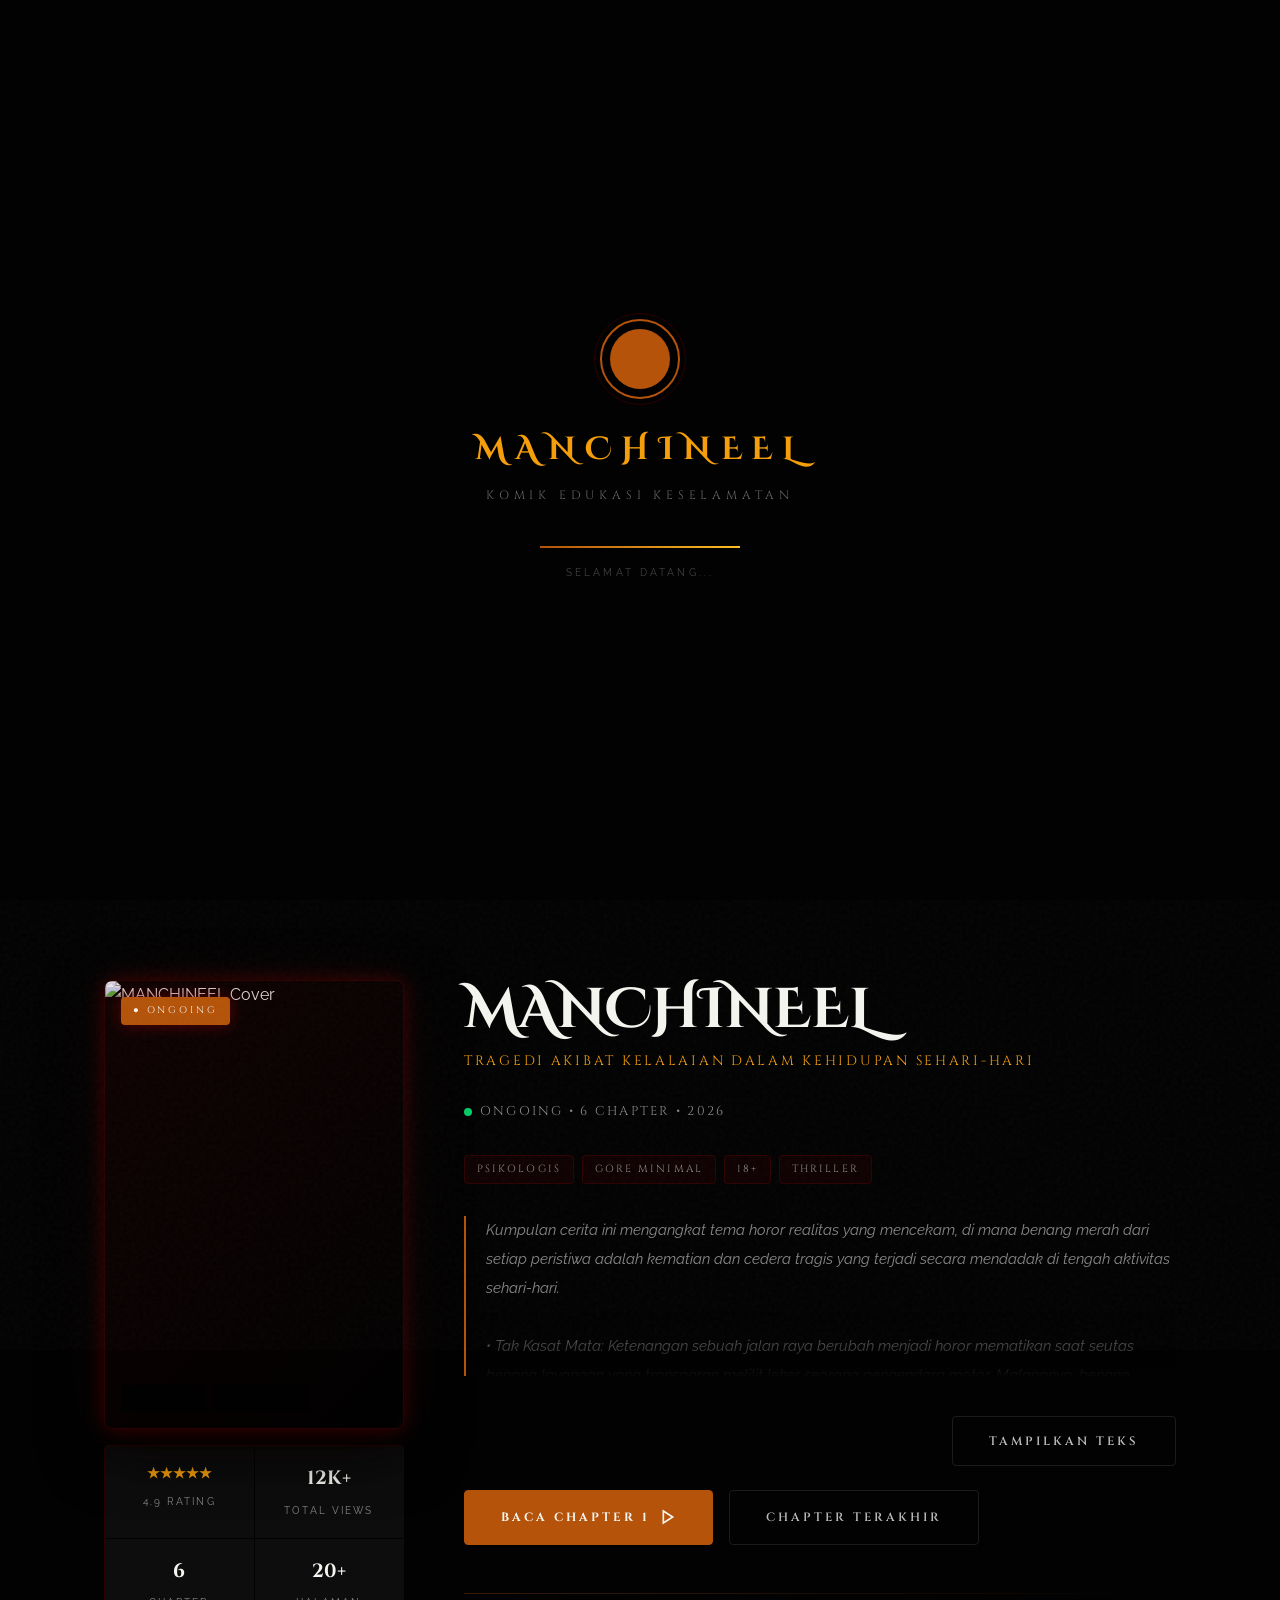
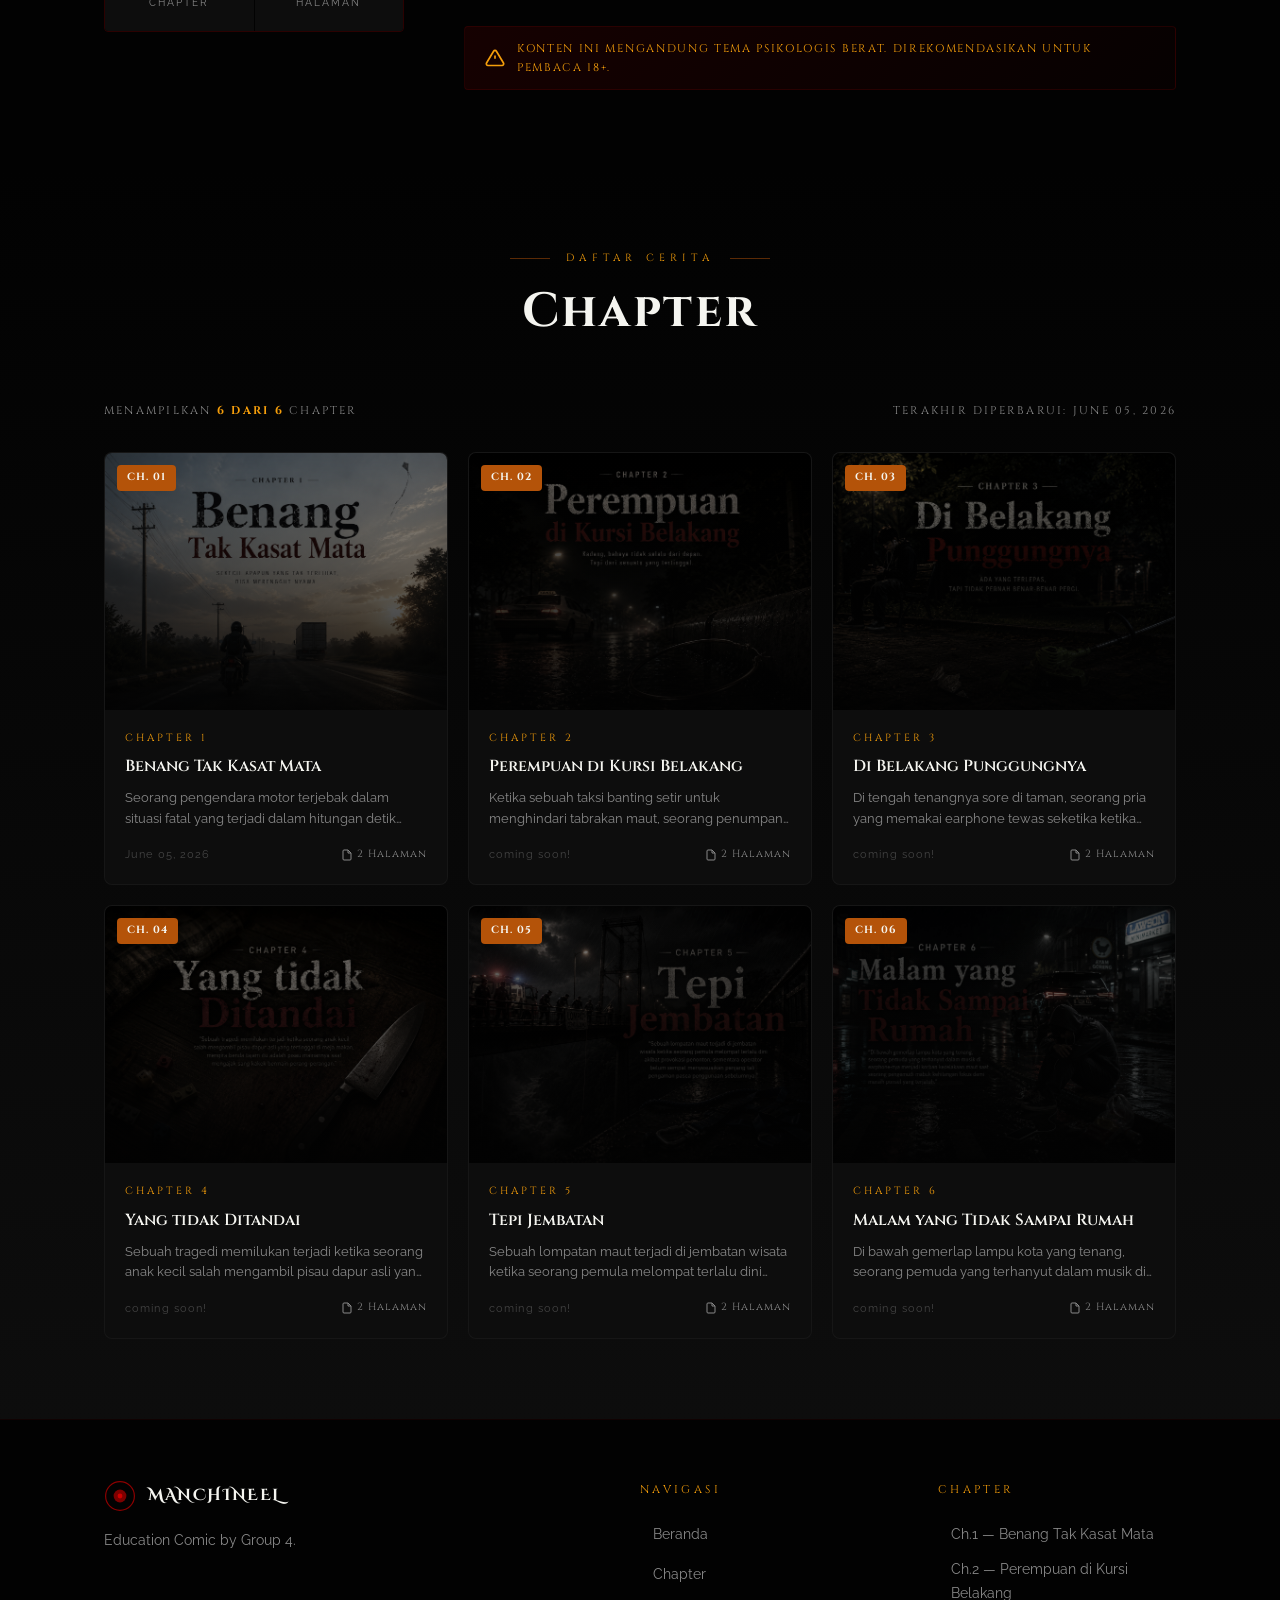
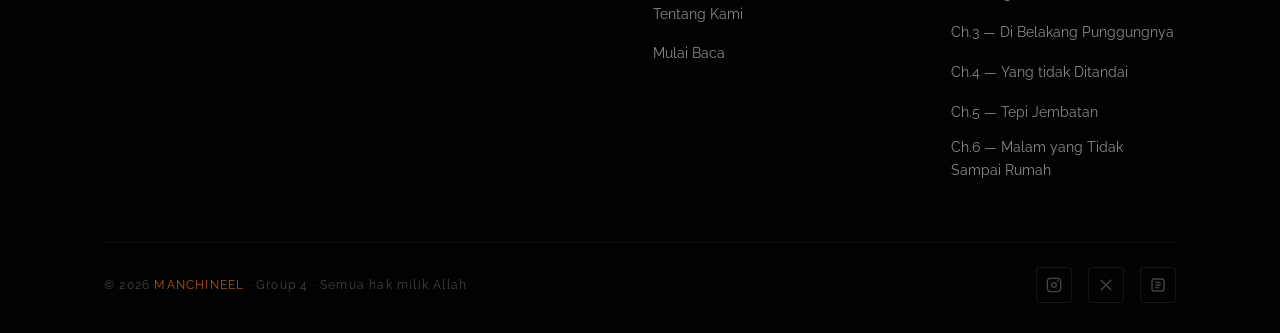
==== commit e28b5967: "Update og:description meta tag in index.html" ====
--- a/index.html
+++ b/index.html
@@ -9,7 +9,7 @@
     />
     <meta name="theme-color" content="#020202" />
     <meta property="og:title" content="MANCHINEEL — Komik Edukasi" />
-    <meta property="og:description" content="Tidak semua pintu harus dibuka." />
+    <meta property="og:description" content="Komik Edukasi Keselamatan" />
     <meta property="og:type" content="website" />
     <title>MANCHINEEL — Komik Edukasi Keselamatan</title>
     <link rel="stylesheet" href="style.css" />
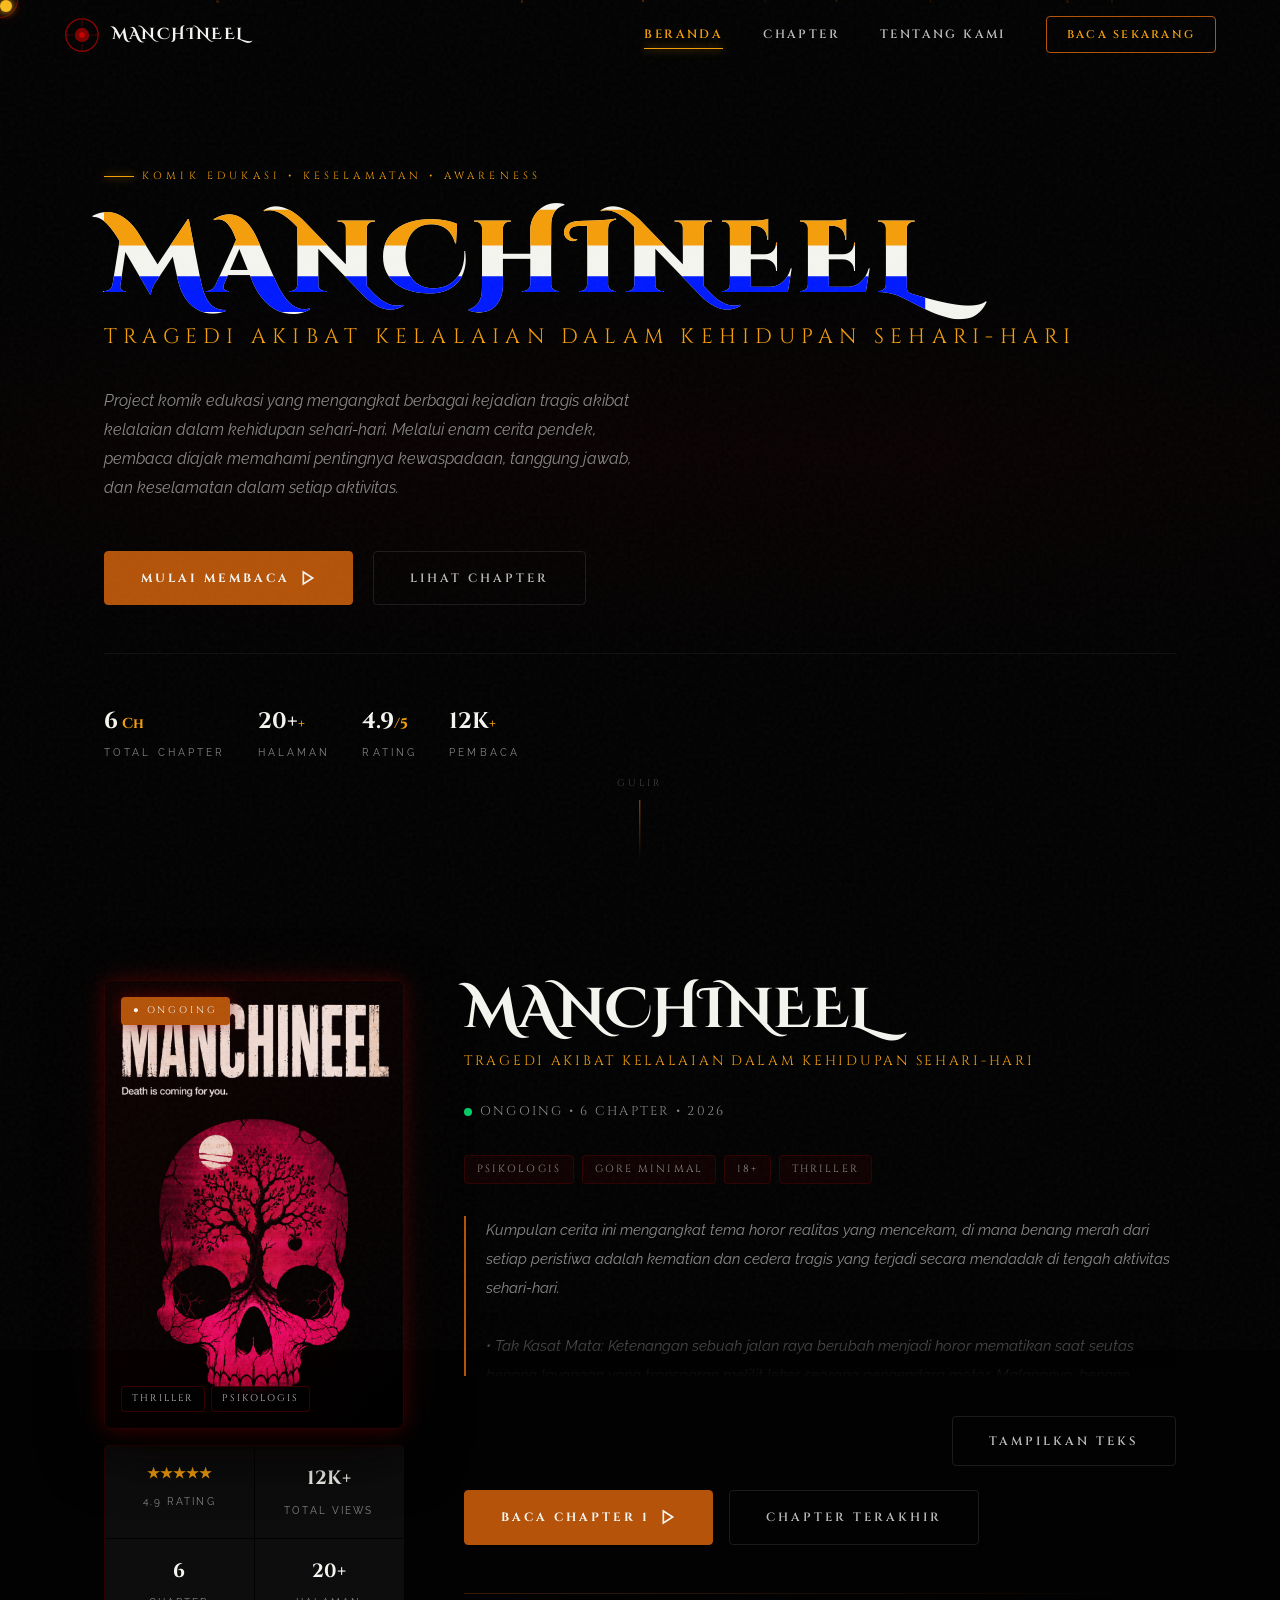
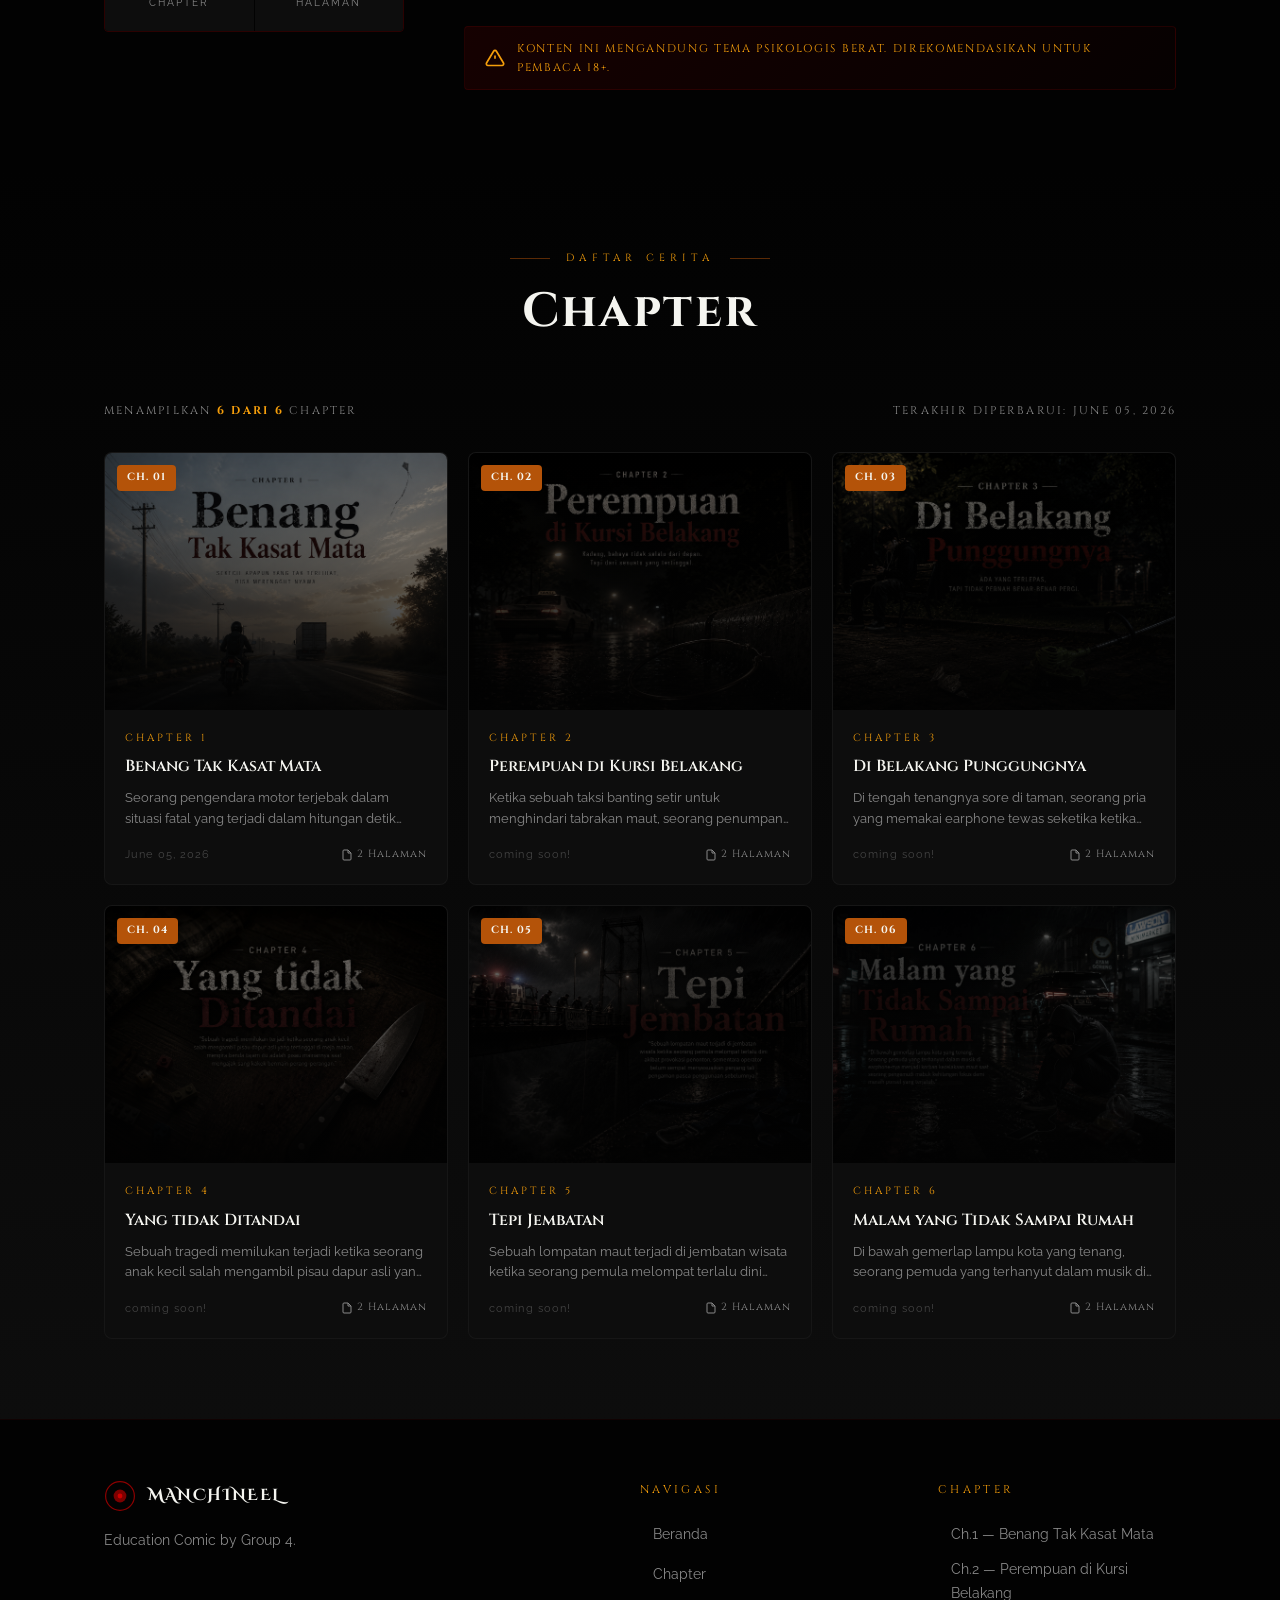
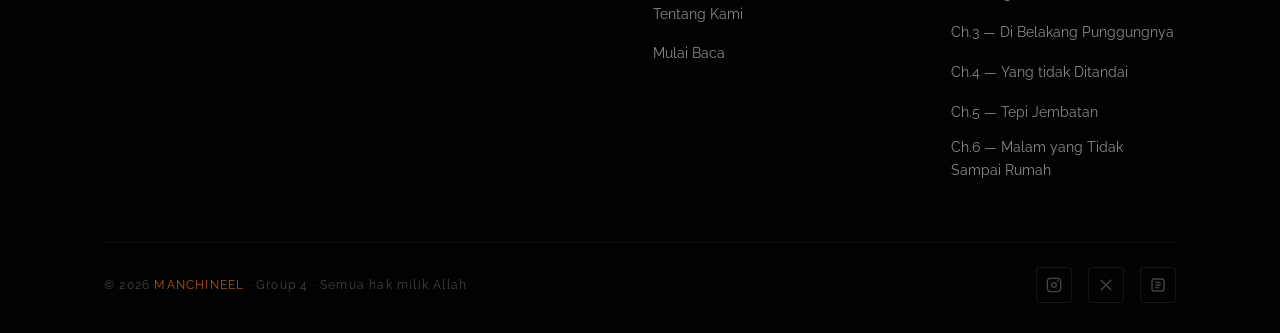
==== commit e042ed57: "Update index.html" ====
--- a/index.html
+++ b/index.html
@@ -335,7 +335,7 @@
           <div class="comic-cover">
             <span class="cover-badge">● Ongoing</span>
             <img
-              src="https://images.unsplash.com/photo-1518780664697-55e3ad937233?w=600&q=90"
+              src="assets/IMG_7684.PNG"
               alt="MANCHINEEL Cover"
               loading="lazy"
             />
